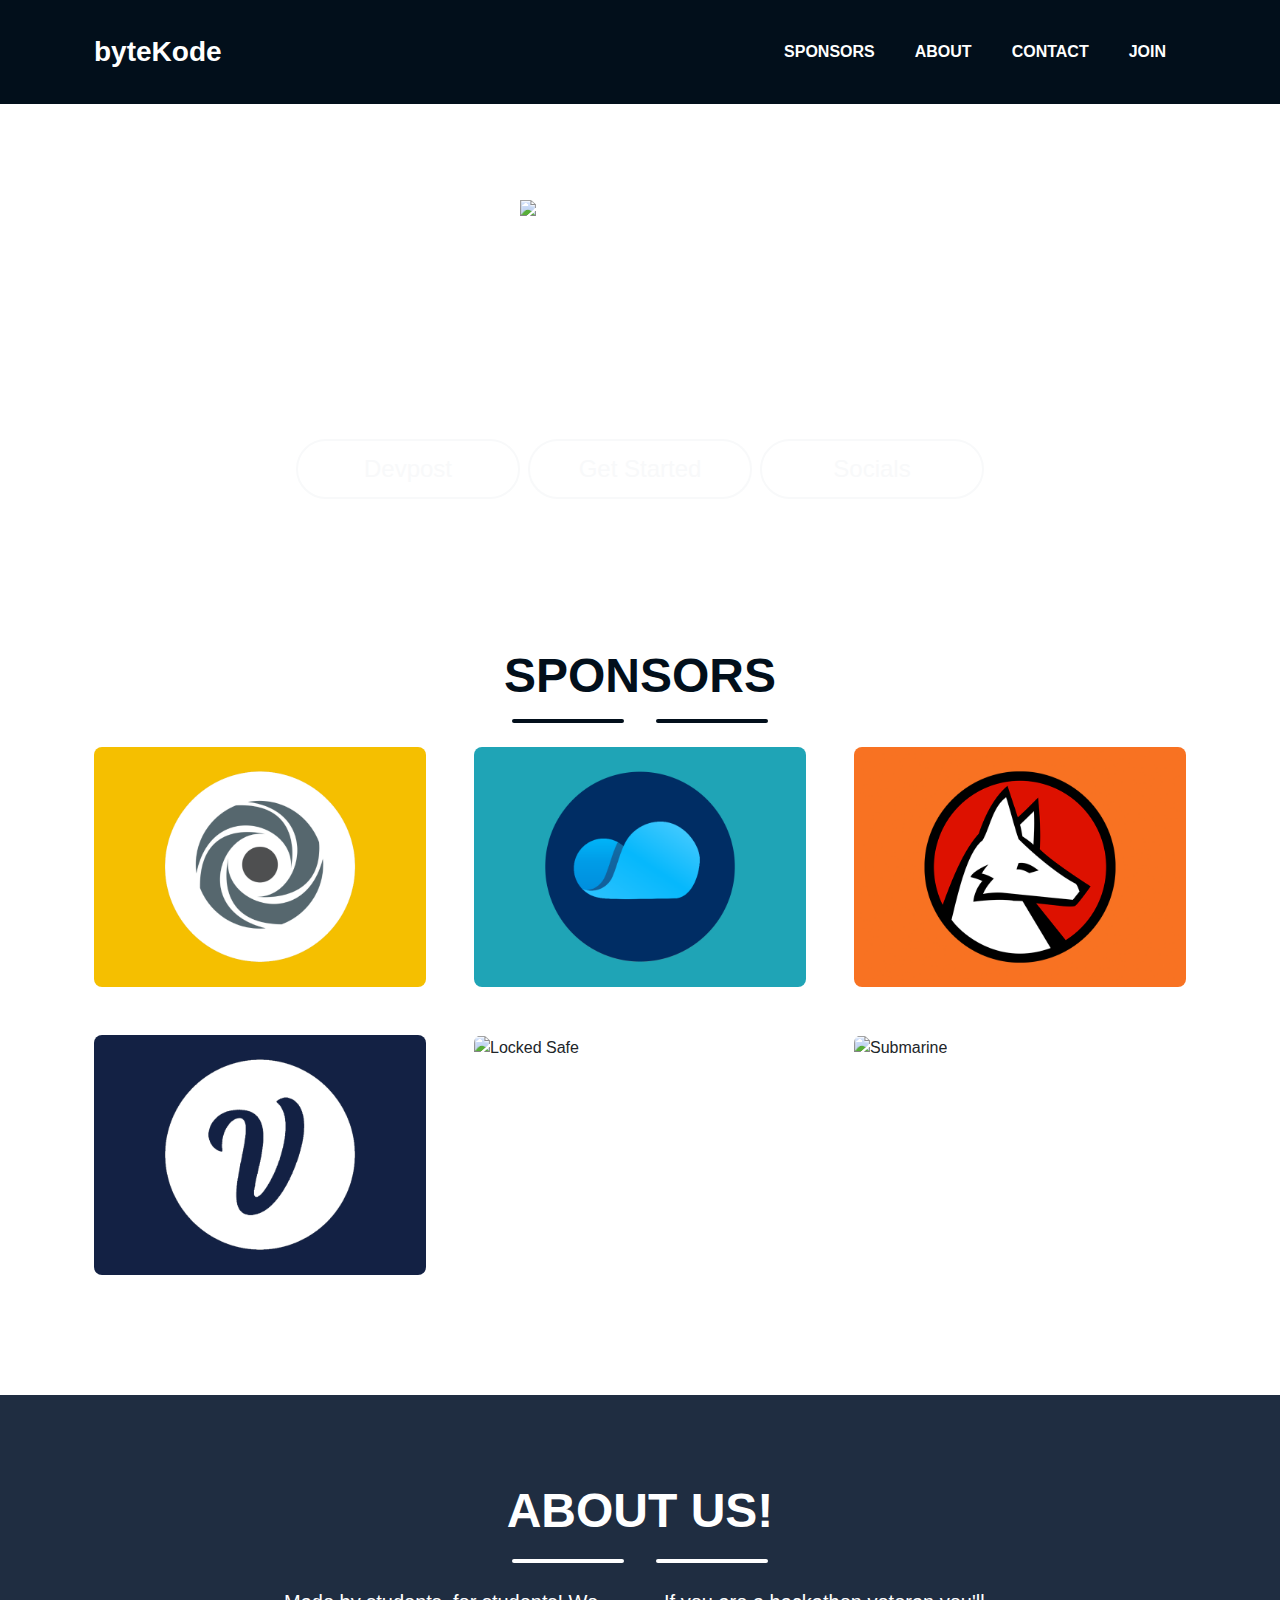
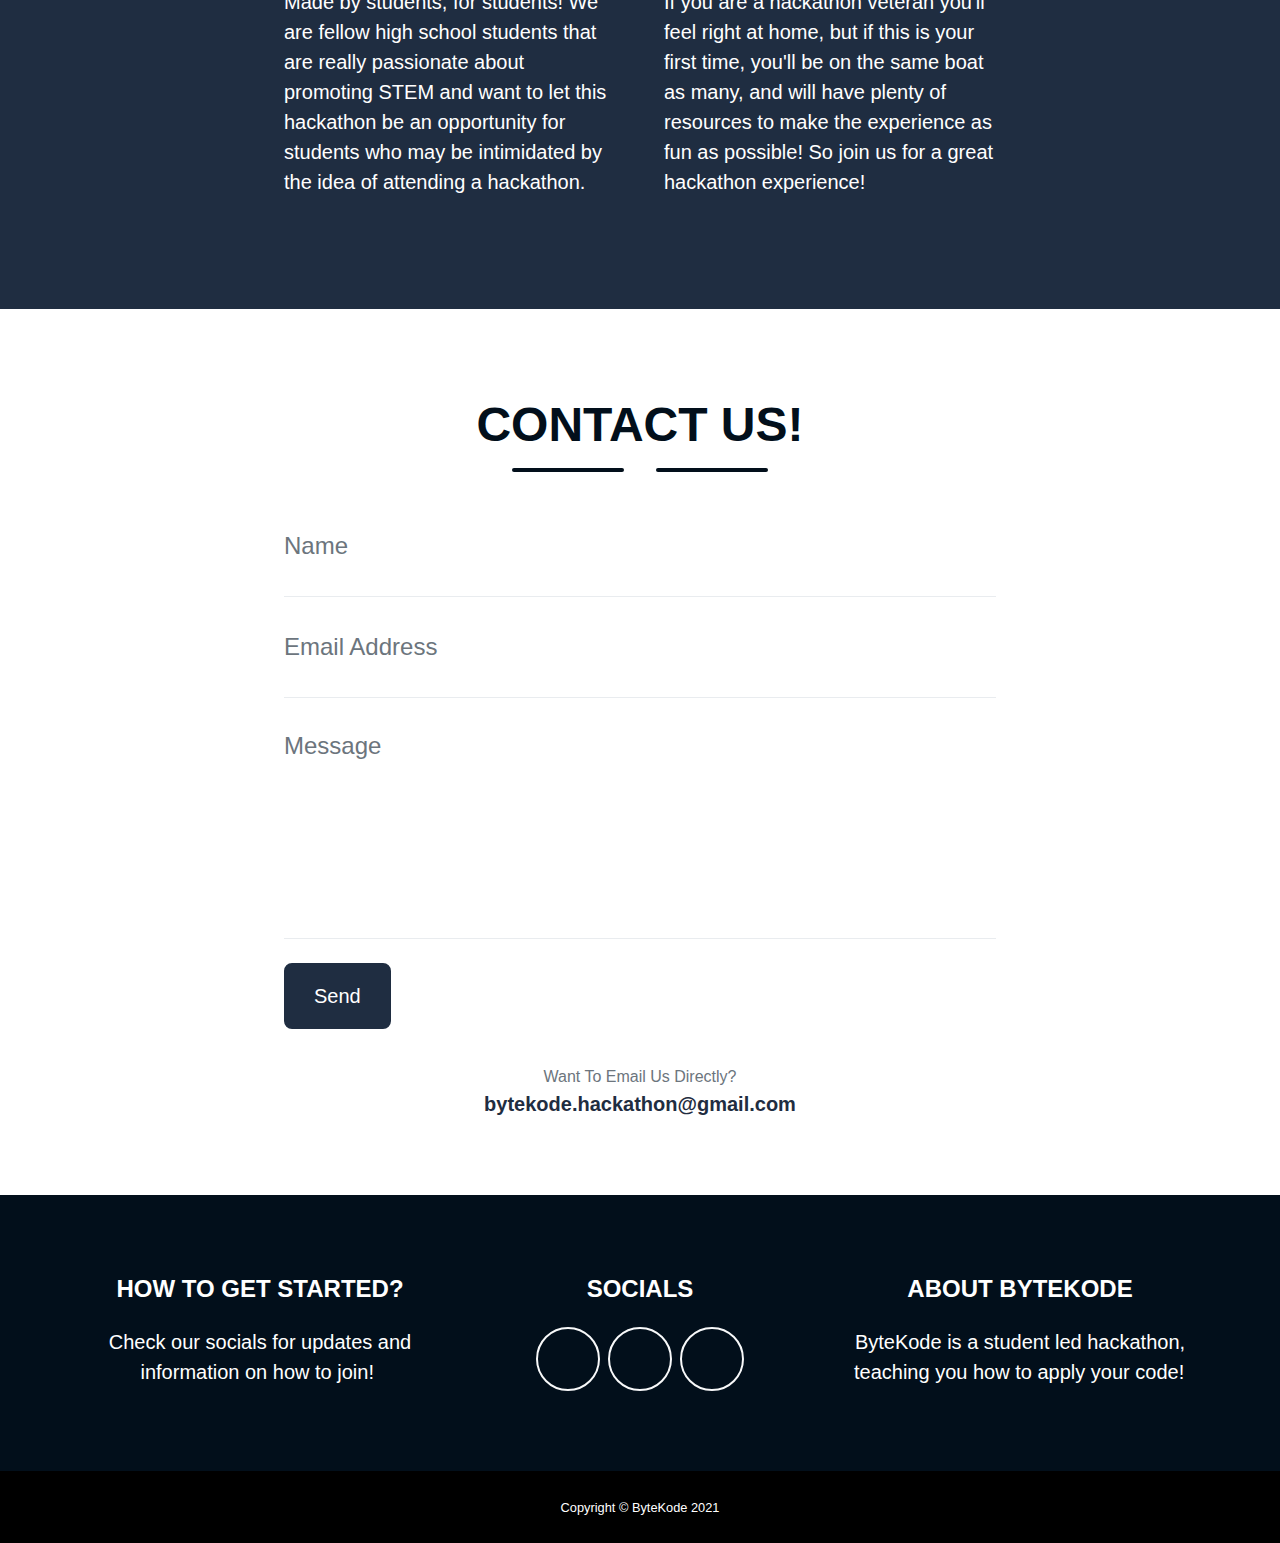
==== index.html @ 28be3d63 "voiceflow" ====
<!DOCTYPE html>
<html lang="en">
    <head>
        <meta charset="utf-8">
        <meta name="viewport" content="width=device-width, initial-scale=1, shrink-to-fit=yes">
        <meta name="description" content="">
        <meta name="author" content="">
        <title>ByteKode - Hackathon!</title>
        <!-- Font Awesome icons (free version)-->
        <script src="https://cdnjs.cloudflare.com/ajax/libs/font-awesome/5.13.0/js/all.min.js" crossorigin="anonymous"></script>
        <!-- Core theme CSS (includes Bootstrap)-->
        <link href="css/styles.css" rel="stylesheet">
        <!-- Fonts CSS-->
        <link rel="stylesheet" href="css/heading.css">
        <link rel="stylesheet" href="css/body.css">
        <link rel="icon" type="image/x-icon" href="assets/img/icon.ico" />
    </head>
    <body id="page-top">
        <nav class="navbar navbar-expand-lg bg-secondary fixed-top" id="mainNav">
            <div class="container"><a class="navbar-brand js-scroll-trigger" href="#page-top">byteKode</a>
                <button class="navbar-toggler navbar-toggler-right font-weight-bold bg-primary text-white rounded" type="button" data-toggle="collapse" data-target="#navbarResponsive" aria-controls="navbarResponsive" aria-expanded="false" aria-label="Toggle navigation">Menu <i class="fas fa-bars"></i></button>
            <div class="collapse navbar-collapse" id="navbarResponsive">
                    <ul class="navbar-nav ml-auto">
                        <li class="nav-item mx-0 mx-lg-1"><a class="nav-link py-3 px-0 px-lg-3 rounded js-scroll-trigger" href="#sponsors">SPONSORS</a>
                        </li>
                        <li class="nav-item mx-0 mx-lg-1"><a class="nav-link py-3 px-0 px-lg-3 rounded js-scroll-trigger" href="#about">ABOUT</a>
                        </li>
                        <li class="nav-item mx-0 mx-lg-1"><a class="nav-link py-3 px-0 px-lg-3 rounded js-scroll-trigger" href="#contact">CONTACT</a>
                        </li>
                        <li class="nav-item mx-0 mx-lg-1"><a class="nav-link py-3 px-0 px-lg-3 rounded js-scroll-trigger" href="getstarted.html">JOIN</a>
                        </li>
                    </ul>
                </div>
            </div>
        </nav>
        <header class="masthead" style="background-image: url('assets/img/final.jpg')">
            <div class="overlay"></div>
            <div class="container d-flex align-items-center flex-column">
                <!-- Masthead Avatar Image--><img class="masthead-avatar mb-5" src="assets/img/icon.ico">
                <!-- Masthead Heading-->
                <h1 class="masthead-heading mb-0" style="color:white;">byteKode</h1>
                <!-- Icon Divider-->
                <div class="divider-custom divider-light">
                    <div class="divider-custom-line"></div>
                    <div class="divider-custom-icon"><i class="fas fa-star"></i></div>
                    <div class="divider-custom-line"></div>
                </div>
                <!-- Masthead Subheading <p class="pre-wrap masthead-subheading font-weight-light mb-0" style="color:white;"><i class="fas fa-fw fa-map-marker-alt"></i>Virtual | </p> <p class="pre-wrap masthead-subheading font-weight-light mb-0" style="color:white;"><i class="far fa-fw fa-calendar-times"></i>July 2nd-4th 2021</p>-->
                <p class="pre-wrap masthead-subheading font-weight-light mb-0" style="color:white;"><i class="fas fa-fw fa-map-marker-alt"></i> Virtual   |    Hackathon    |   <i class="far fa-fw fa-calendar-times"></i> July 2-4</p>
                
                <!-- get started buttons -->
                <div class="mx-1 d-flex align-items-center justify-content-center w-110">
                <a class="btn btn-outline-light btn-getstarted mx-1" href="https://bytekodehackathon.devpost.com"><p class="pre-wrap masthead-subheading font-weight-light mb-0">Devpost</p></a>
                <a class="btn btn-outline-light btn-getstarted mx-1" href="getstarted.html"><p class="pre-wrap masthead-subheading font-weight-light mb-0">Get Started</p></a>
                <a class="btn btn-outline-light btn-getstarted mx-1" href="https://linktr.ee/bytekode"><p class="pre-wrap masthead-subheading font-weight-light mb-0">Socials</p></a>
                </div>
                <!--
                <div class="mb-0">
                    <a class="btn btn-outline-light btn-social mx-1" href="https://discord.gg/rCHRbwynuQ"><i class="fab fa-fw fa-discord"></i></a><a class="btn btn-outline-light btn-social mx-1" href="https://www.instagram.com/bytekode/"><i class="fab fa-fw fa-instagram"></i></a><a class="btn btn-outline-light btn-social mx-1" href="https://linktr.ee/bytekode"><i class="fa fa-link"></i></a><a class="btn btn-outline-light btn-social mx-1" href="https://bytekodehackathon.devpost.com"><i class="fab fa-fw fa-dev"></i></i></a>
                </div>


                
                -->
            </div>
        </header>
        <section class="page-section portfolio" id="sponsors">
            <div class="container">
                <!-- Portfolio Section Heading-->
                <div class="text-center">
                    <h2 class="page-section-heading text-secondary mb-0 d-inline-block">SPONSORS</h2>
                </div>
                <!-- Icon Divider-->
                <div class="divider-custom">
                    <div class="divider-custom-line"></div>
                    <div class="divider-custom-icon"><i class="fas fa-star"></i></div>
                    <div class="divider-custom-line"></div>
                </div>
                <!-- Portfolio Grid Items-->
                <div class="row justify-content-center">
                    <!-- Portfolio Items-->
                    <div class="col-md-6 col-lg-4 mb-5">
                        <div class="portfolio-item mx-auto" data-toggle="modal" data-target="#portfolioModal0">
                            <div class="portfolio-item-caption d-flex align-items-center justify-content-center h-100 w-100">
                                <div class="portfolio-item-caption-content text-center text-white"><i class="fas fa-plus fa-3x"></i></div>
                            </div><img class="img-fluid" src="assets/img/portfolio/replit.png" alt="Replit"/>
                        </div>
                    </div>
                    <div class="col-md-6 col-lg-4 mb-5">
                        <div class="portfolio-item mx-auto" data-toggle="modal" data-target="#portfolioModal1">
                            <div class="portfolio-item-caption d-flex align-items-center justify-content-center h-100 w-100">
                                <div class="portfolio-item-caption-content text-center text-white"><i class="fas fa-plus fa-3x"></i></div>
                            </div><img class="img-fluid" src="assets/img/portfolio/echo.png" alt="To Be Determined"/>
                        </div>
                    </div>
                    <div class="col-md-6 col-lg-4 mb-5">
                        <div class="portfolio-item mx-auto" data-toggle="modal" data-target="#portfolioModal2">
                            <div class="portfolio-item-caption d-flex align-items-center justify-content-center h-100 w-100">
                                <div class="portfolio-item-caption-content text-center text-white"><i class="fas fa-plus fa-3x"></i></div>
                            </div><img class="img-fluid" src="assets/img/portfolio/wolframfinal.png" alt="Circus Tent"/>
                        </div>
                    </div>
                    <div class="col-md-6 col-lg-4 mb-5">
                        <div class="portfolio-item mx-auto" data-toggle="modal" data-target="#portfolioModal3">
                            <div class="portfolio-item-caption d-flex align-items-center justify-content-center h-100 w-100">
                                <div class="portfolio-item-caption-content text-center text-white"><i class="fas fa-plus fa-3x"></i></div>
                            </div><img class="img-fluid" src="assets/img/portfolio/voiceflow.png" alt="Controller"/>
                        </div>
                    </div>
                    <div class="col-md-6 col-lg-4 mb-5">
                        <div class="portfolio-item mx-auto" data-toggle="modal" data-target="#portfolioModal4">
                            <div class="portfolio-item-caption d-flex align-items-center justify-content-center h-100 w-100">
                                <div class="portfolio-item-caption-content text-center text-white"><i class="fas fa-plus fa-3x"></i></div>
                            </div><img class="img-fluid" src="assets/img/portfolio/tbd.png" alt="Locked Safe"/>
                        </div>
                    </div>
                    <div class="col-md-6 col-lg-4 mb-5">
                        <div class="portfolio-item mx-auto" data-toggle="modal" data-target="#portfolioModal5">
                            <div class="portfolio-item-caption d-flex align-items-center justify-content-center h-100 w-100">
                                <div class="portfolio-item-caption-content text-center text-white"><i class="fas fa-plus fa-3x"></i></div>
                            </div><img class="img-fluid" src="assets/img/portfolio/tbd.png" alt="Submarine"/>
                        </div>
                    </div>
                </div>
            </div>
        </section>
        <!-- Portfolio Modal-->
        <div class="portfolio-modal modal fade" id="portfolioModal0" tabindex="-1" role="dialog" aria-labelledby="#portfolioModal0Label" aria-hidden="true">
            <div class="modal-dialog modal-xl" role="document">
                <div class="modal-content">
                    <button class="close" type="button" data-dismiss="modal" aria-label="Close"><span aria-hidden="true"><i class="fas fa-times"></i></span></button>
                    <div class="modal-body text-center">
                        <div class="container">
                            <div class="row justify-content-center">
                                <div class="col-lg-8">
                                    <!-- Portfolio Modal - Title-->
                                    <h2 class="portfolio-modal-title text-secondary mb-0"><a href="https://replit.com" target="_blank">Replit</a></h2>
                                    <!-- Icon Divider-->
                                    <div class="divider-custom">
                                        <div class="divider-custom-line"></div>
                                        <div class="divider-custom-icon"><i class="fas fa-star"></i></div>
                                        <div class="divider-custom-line"></div>
                                    </div>
                                    <!-- Portfolio Modal - Image--><img class="img-fluid rounded mb-5" src="assets/img/portfolio/replit2.png" alt="Replit"/>
                                    <!-- Portfolio Modal - Text-->
                                    <p class="mb-5"><a href="https://www.replit.com" target="_blank">Replit </a>, formerly Repl.it, is a San Francisco-based start-up and a free online IDE. It allows users to write their own programs and code in dozens of different languages. It also hosts features such as collaborative work on projects with multiple editors, module support, and so much more!</p>
                                    <button class="btn btn-primary" href="#" data-dismiss="modal"><i class="fas fa-times fa-fw"></i>Close Window</button>
                                </div>
                            </div>
                        </div>
                    </div>
                </div>
            </div>
        </div>
        <div class="portfolio-modal modal fade" id="portfolioModal1" tabindex="-1" role="dialog" aria-labelledby="#portfolioModal1Label" aria-hidden="true">
            <div class="modal-dialog modal-xl" role="document">
                <div class="modal-content">
                    <button class="close" type="button" data-dismiss="modal" aria-label="Close"><span aria-hidden="true"><i class="fas fa-times"></i></span></button>
                    <div class="modal-body text-center">
                        <div class="container">
                            <div class="row justify-content-center">
                                <div class="col-lg-8">
                                    <!-- Portfolio Modal - Title-->
                                    <h2 class="portfolio-modal-title text-secondary mb-0"><a href="https://www.echoar.xyz" target="_blank">☁️echoAR</a></h2>
                                    <!-- Icon Divider-->
                                    <div class="divider-custom">
                                        <div class="divider-custom-line"></div>
                                        <div class="divider-custom-icon"><i class="fas fa-star"></i></div>
                                        <div class="divider-custom-line"></div>
                                    </div>
                                    <!-- Portfolio Modal - Image--><img class="img-fluid rounded mb-5" src="assets/img/portfolio/echo2.png" alt="To Be Determined"/>
                                    <!-- Portfolio Modal - Text-->
                                    <p class="mb-5"><a href="https://www.echoar.xyz" target="_blank">echoAR</a> is a cloud platform for augmented and virtual reality (AR/VR) that provides tools and server-side infrastructure to help developers & companies quickly build and deploy AR/VR apps.</p>
                                    <button class="btn btn-primary" href="#" data-dismiss="modal"><i class="fas fa-times fa-fw"></i>Close Window</button>
                                </div>
                            </div>
                        </div>
                    </div>
                </div>
            </div>
        </div>
        <div class="portfolio-modal modal fade" id="portfolioModal2" tabindex="-1" role="dialog" aria-labelledby="#portfolioModal2Label" aria-hidden="true">
            <div class="modal-dialog modal-xl" role="document">
                <div class="modal-content">
                    <button class="close" type="button" data-dismiss="modal" aria-label="Close"><span aria-hidden="true"><i class="fas fa-times"></i></span></button>
                    <div class="modal-body text-center">
                        <div class="container">
                            <div class="row justify-content-center">
                                <div class="col-lg-8">
                                    <!-- Portfolio Modal - Title-->
                                    <h2 class="portfolio-modal-title text-secondary mb-0"><a href="https://www.wolfram.com/language/" target="_blank">Wolfram Language</a></h2>
                                    <!-- Icon Divider-->
                                    <div class="divider-custom">
                                        <div class="divider-custom-line"></div>
                                        <div class="divider-custom-icon"><i class="fas fa-star"></i></div>
                                        <div class="divider-custom-line"></div>
                                    </div>
                                    <!-- Portfolio Modal - Image--><img class="img-fluid rounded mb-5" src="assets/img/portfolio/wolframfinal.png" alt="Circus Tent"/>
                                    <!-- Portfolio Modal - Text-->
                                    <p class="mb-5"><a href="https://www.wolfram.com/language/" target="_blank">The Wolfram Language</a> builds on clear principles to create what is emerging as the world's most productive programming language, and only full-scale computational language, as well as the first true computational communication language for humans and AIs.</p>
                                    <button class="btn btn-primary" href="#" data-dismiss="modal"><i class="fas fa-times fa-fw"></i>Close Window</button>
                                </div>
                            </div>
                        </div>
                    </div>
                </div>
            </div>
        </div>
        <div class="portfolio-modal modal fade" id="portfolioModal3" tabindex="-1" role="dialog" aria-labelledby="#portfolioModal3Label" aria-hidden="true">
            <div class="modal-dialog modal-xl" role="document">
                <div class="modal-content">
                    <button class="close" type="button" data-dismiss="modal" aria-label="Close"><span aria-hidden="true"><i class="fas fa-times"></i></span></button>
                    <div class="modal-body text-center">
                        <div class="container">
                            <div class="row justify-content-center">
                                <div class="col-lg-8">
                                    <!-- Portfolio Modal - Title-->
                                    <h2 class="portfolio-modal-title text-secondary mb-0"><a href="https://www.voiceflow.com" target="_blank">Voiceflow</a></h2>
                                    <!-- Icon Divider-->
                                    <div class="divider-custom">
                                        <div class="divider-custom-line"></div>
                                        <div class="divider-custom-icon"><i class="fas fa-star"></i></div>
                                        <div class="divider-custom-line"></div>
                                    </div>
                                    <!-- Portfolio Modal - Image--><img class="img-fluid rounded mb-5" src="assets/img/portfolio/voiceflow2.png" alt="Controller"/>
                                    <!-- Portfolio Modal - Text-->
                                    <p class="mb-5"><a href="https://www.voiceflow.com" target="_blank">Voiceflow</a> is the leading tool to design, prototype, and launch voice and conversation experiences. Design contextual conversations, leverage reusable components, robust context models, interaction model exports, and more all within their fast & visual drag-n-drop canvas.</p>
                                    <button class="btn btn-primary" href="#" data-dismiss="modal"><i class="fas fa-times fa-fw"></i>Close Window</button>
                                </div>
                            </div>
                        </div>
                    </div>
                </div>
            </div>
        </div>
        <div class="portfolio-modal modal fade" id="portfolioModal4" tabindex="-1" role="dialog" aria-labelledby="#portfolioModal4Label" aria-hidden="true">
            <div class="modal-dialog modal-xl" role="document">
                <div class="modal-content">
                    <button class="close" type="button" data-dismiss="modal" aria-label="Close"><span aria-hidden="true"><i class="fas fa-times"></i></span></button>
                    <div class="modal-body text-center">
                        <div class="container">
                            <div class="row justify-content-center">
                                <div class="col-lg-8">
                                    <!-- Portfolio Modal - Title-->
                                    <h2 class="portfolio-modal-title text-secondary mb-0">TBD</h2>
                                    <!-- Icon Divider-->
                                    <div class="divider-custom">
                                        <div class="divider-custom-line"></div>
                                        <div class="divider-custom-icon"><i class="fas fa-star"></i></div>
                                        <div class="divider-custom-line"></div>
                                    </div>
                                    <!-- Portfolio Modal - Image--><img class="img-fluid rounded mb-5" src="assets/img/portfolio/tbd.png" alt="Locked Safe"/>
                                    <!-- Portfolio Modal - Text-->
                                    <p class="mb-5">Empty for now...</p>
                                    <button class="btn btn-primary" href="#" data-dismiss="modal"><i class="fas fa-times fa-fw"></i>Close Window</button>
                                </div>
                            </div>
                        </div>
                    </div>
                </div>
            </div>
        </div>
        <div class="portfolio-modal modal fade" id="portfolioModal5" tabindex="-1" role="dialog" aria-labelledby="#portfolioModal5Label" aria-hidden="true">
            <div class="modal-dialog modal-xl" role="document">
                <div class="modal-content">
                    <button class="close" type="button" data-dismiss="modal" aria-label="Close"><span aria-hidden="true"><i class="fas fa-times"></i></span></button>
                    <div class="modal-body text-center">
                        <div class="container">
                            <div class="row justify-content-center">
                                <div class="col-lg-8">
                                    <!-- Portfolio Modal - Title-->
                                    <h2 class="portfolio-modal-title text-secondary mb-0">TBD</h2>
                                    <!-- Icon Divider-->
                                    <div class="divider-custom">
                                        <div class="divider-custom-line"></div>
                                        <div class="divider-custom-icon"><i class="fas fa-star"></i></div>
                                        <div class="divider-custom-line"></div>
                                    </div>
                                    <!-- Portfolio Modal - Image--><img class="img-fluid rounded mb-5" src="assets/img/portfolio/tbd.png" alt="Submarine"/>
                                    <!-- Portfolio Modal - Text-->
                                    <p class="mb-5">Empty for now...</p>
                                    <button class="btn btn-primary" href="#" data-dismiss="modal"><i class="fas fa-times fa-fw"></i>Close Window</button>
                                </div>
                            </div>
                        </div>
                    </div>
                </div>
            </div>
        </div>
        <section class="page-section bg-primary text-white mb-0" id="about">
            <div class="container">
                <!-- About Section Heading-->
                <div class="text-center">
                    <h2 class="page-section-heading d-inline-block text-white">ABOUT US!</h2>
                </div>
                <!-- Icon Divider-->
                <div class="divider-custom divider-light">
                    <div class="divider-custom-line"></div>
                    <div class="divider-custom-icon"><i class="fas fa-star"></i></div>
                    <div class="divider-custom-line"></div>
                </div>
                <!-- About Section Content-->
                <div class="row">
                    <div class="col-lg-4 ml-auto">
                        <p class="pre-wrap lead">Made by students, for students! We are fellow high school students that are really passionate about promoting STEM and want to let this hackathon be an opportunity for students who may be intimidated by the idea of attending a hackathon. </p>
                    </div>
                    <div class="col-lg-4 mr-auto">
                        <p class="pre-wrap lead">If you are a hackathon veteran you'll feel right at home, but if this is your first time, you'll be on the same boat as many, and will have plenty of resources to make the experience as fun as possible! So join us for a great hackathon experience!</p>
                    </div>
                </div>
            </div>
        </section>
        <!-- Contact Section-->
        <section class="page-section" id="contact">
            <div class="container">
                <!-- Contact Section Heading-->
                <div class="text-center">
                    <h2 class="page-section-heading text-secondary d-inline-block mb-0">CONTACT US!</h2>
                </div>
                <!-- Icon Divider-->
                <div class="divider-custom">
                    <div class="divider-custom-line"></div>
                    <div class="divider-custom-icon"><i class="fas fa-star"></i></div>
                    <div class="divider-custom-line"></div>
                </div>
                <!-- Contact Section Form-->
                <div class="row">
                    <div class="col-lg-8 mx-auto">
                        <!-- To configure the contact form email address, go to mail/contact_me.php and update the email address in the PHP file on line 19.-->
                        <form action="https://formspree.io/f/mwkaprqk" method="POST">
                            <div class="control-group">
                                <div class="form-group floating-label-form-group controls mb-0 pb-2">
                                    <label>Name</label>
                                    <input class="form-control" name="name" type="text" placeholder="Name" required="required" data-validation-required-message="Please enter your name." />
                                    <p class="help-block text-danger"></p>
                                </div>
                            </div>
                            <div class="control-group">
                                <div class="form-group floating-label-form-group controls mb-0 pb-2">
                                    <label>Email Address</label>
                                    <input class="form-control" name="email" type="email" placeholder="Email Address" required="required" data-validation-required-message="Please enter your email address." />
                                    <p class="help-block text-danger"></p>
                                </div>
                            </div>
                            <div class="control-group">
                                <div class="form-group floating-label-form-group controls mb-0 pb-2">
                                    <label>Message</label>
                                    <textarea class="form-control" name="message" rows="5" placeholder="Message" required="required" data-validation-required-message="Please enter a message."></textarea>
                                    <p class="help-block text-danger"></p>
                                </div>
                            </div>
                            <br />
                            <div id="success"></div>
                            <div class="form-group"><button class="btn btn-primary btn-xl" id="sendMessageButton" type="submit">Send</button></div>
                        </form>
                        <div class="row justify-content-center">
                            <div class="col-lg-4">
                                <div class="d-flex flex-column align-items-center">
                                    <div class="text-muted">Want To Email Us Directly?</div><a class="lead font-weight-bold" href="mailto:bytekode.hackathon@gmail.com">bytekode.hackathon@gmail.com</a>
                                </div>
                            </div>
                        </div>
                    </div>
                </div>
            </div>
        </section>
        <footer class="footer text-center">
            <div class="container">
                <div class="row">
                    <!-- Footer Location-->
                    <div class="col-lg-4 mb-5 mb-lg-0">
                        <h4 class="mb-4">HOW TO GET STARTED?</h4>
                        <p class="pre-wrap lead mb-0">Check our socials for updates and information on how to join! </p>
                    </div>
                    <!-- Footer Social Icons-->
                    <div class="col-lg-4 mb-5 mb-lg-0">
                        <h4 class="mb-4">SOCIALS</h4><a class="btn btn-outline-light btn-social-footer mx-1" href="https://discord.gg/rCHRbwynuQ"><i class="fab fa-fw fa-discord"></i></a><a class="btn btn-outline-light btn-social-footer mx-1" href="https://www.instagram.com/bytekode/"><i class="fab fa-fw fa-instagram"></i></a><a class="btn btn-outline-light btn-social-footer mx-1" href="https://linktr.ee/bytekode"><i class="fa fa-link"></i></a>
                    </div>
                    <!-- Footer About Text-->
                    <div class="col-lg-4">
                        <h4 class="mb-4">ABOUT BYTEKODE</h4>
                        <p class="pre-wrap lead mb-0">ByteKode is a student led hackathon, teaching you how to apply your code! </p>
                    </div>
                </div>
            </div>
        </footer>
        <!-- Copyright Section-->
        <section class="copyright py-4 text-center text-white">
            <div class="container"><small class="pre-wrap">Copyright © ByteKode 2021</small></div>
        </section>
        <!-- Scroll to Top Button (Only visible on small and extra-small screen sizes)-->
        <div class="scroll-to-top d-lg-none position-fixed"><a class="js-scroll-trigger d-block text-center text-white rounded" href="#page-top"><i class="fa fa-chevron-up"></i></a></div>
        <!-- Bootstrap core JS-->
        <script src="https://cdnjs.cloudflare.com/ajax/libs/jquery/3.4.1/jquery.min.js"></script>
        <script src="https://stackpath.bootstrapcdn.com/bootstrap/4.4.1/js/bootstrap.bundle.min.js"></script>
        <!-- Third party plugin JS-->
        <script src="https://cdnjs.cloudflare.com/ajax/libs/jquery-easing/1.4.1/jquery.easing.min.js"></script>
        <!-- Contact form JS-->
        <script src="assets/mail/jqBootstrapValidation.js"></script>
        <script src="assets/mail/contact_me.js"></script>
        <!-- Core theme JS-->
        <script src="js/scripts.js"></script>
    </body>
</html>
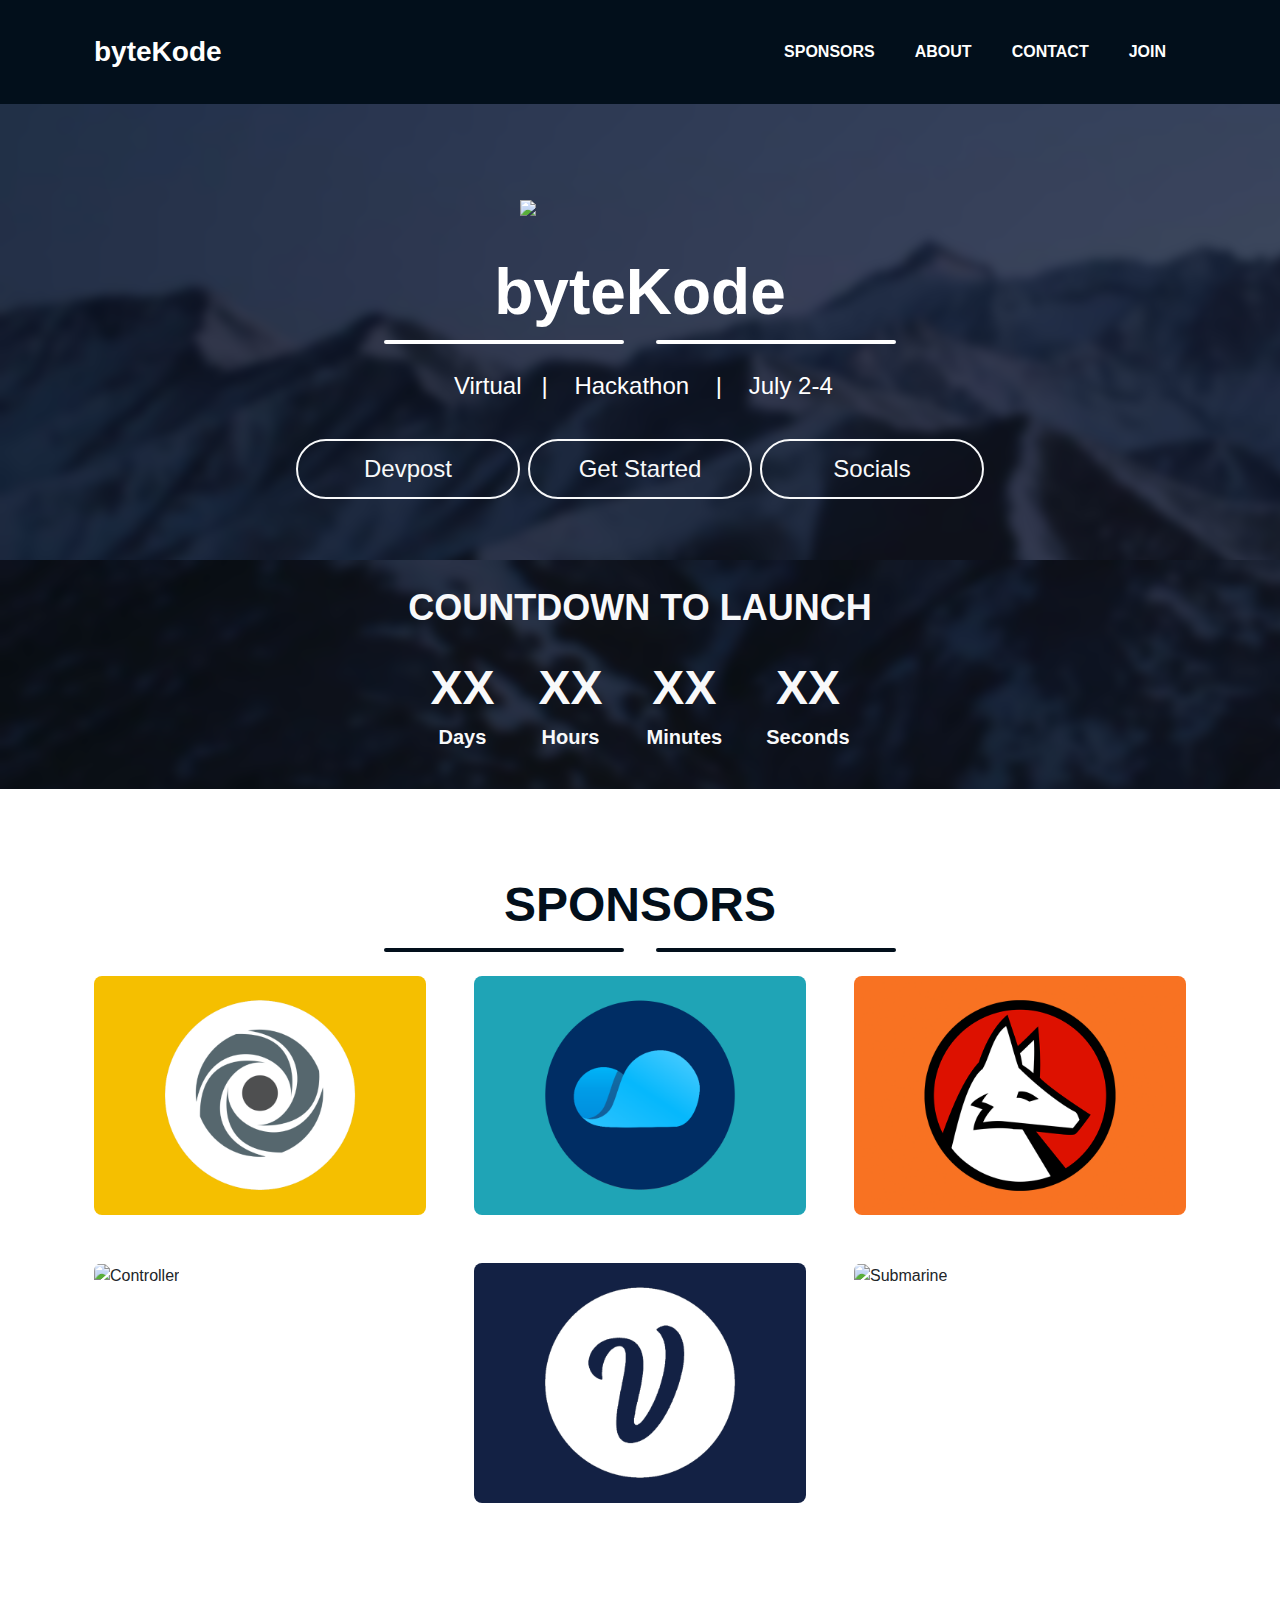
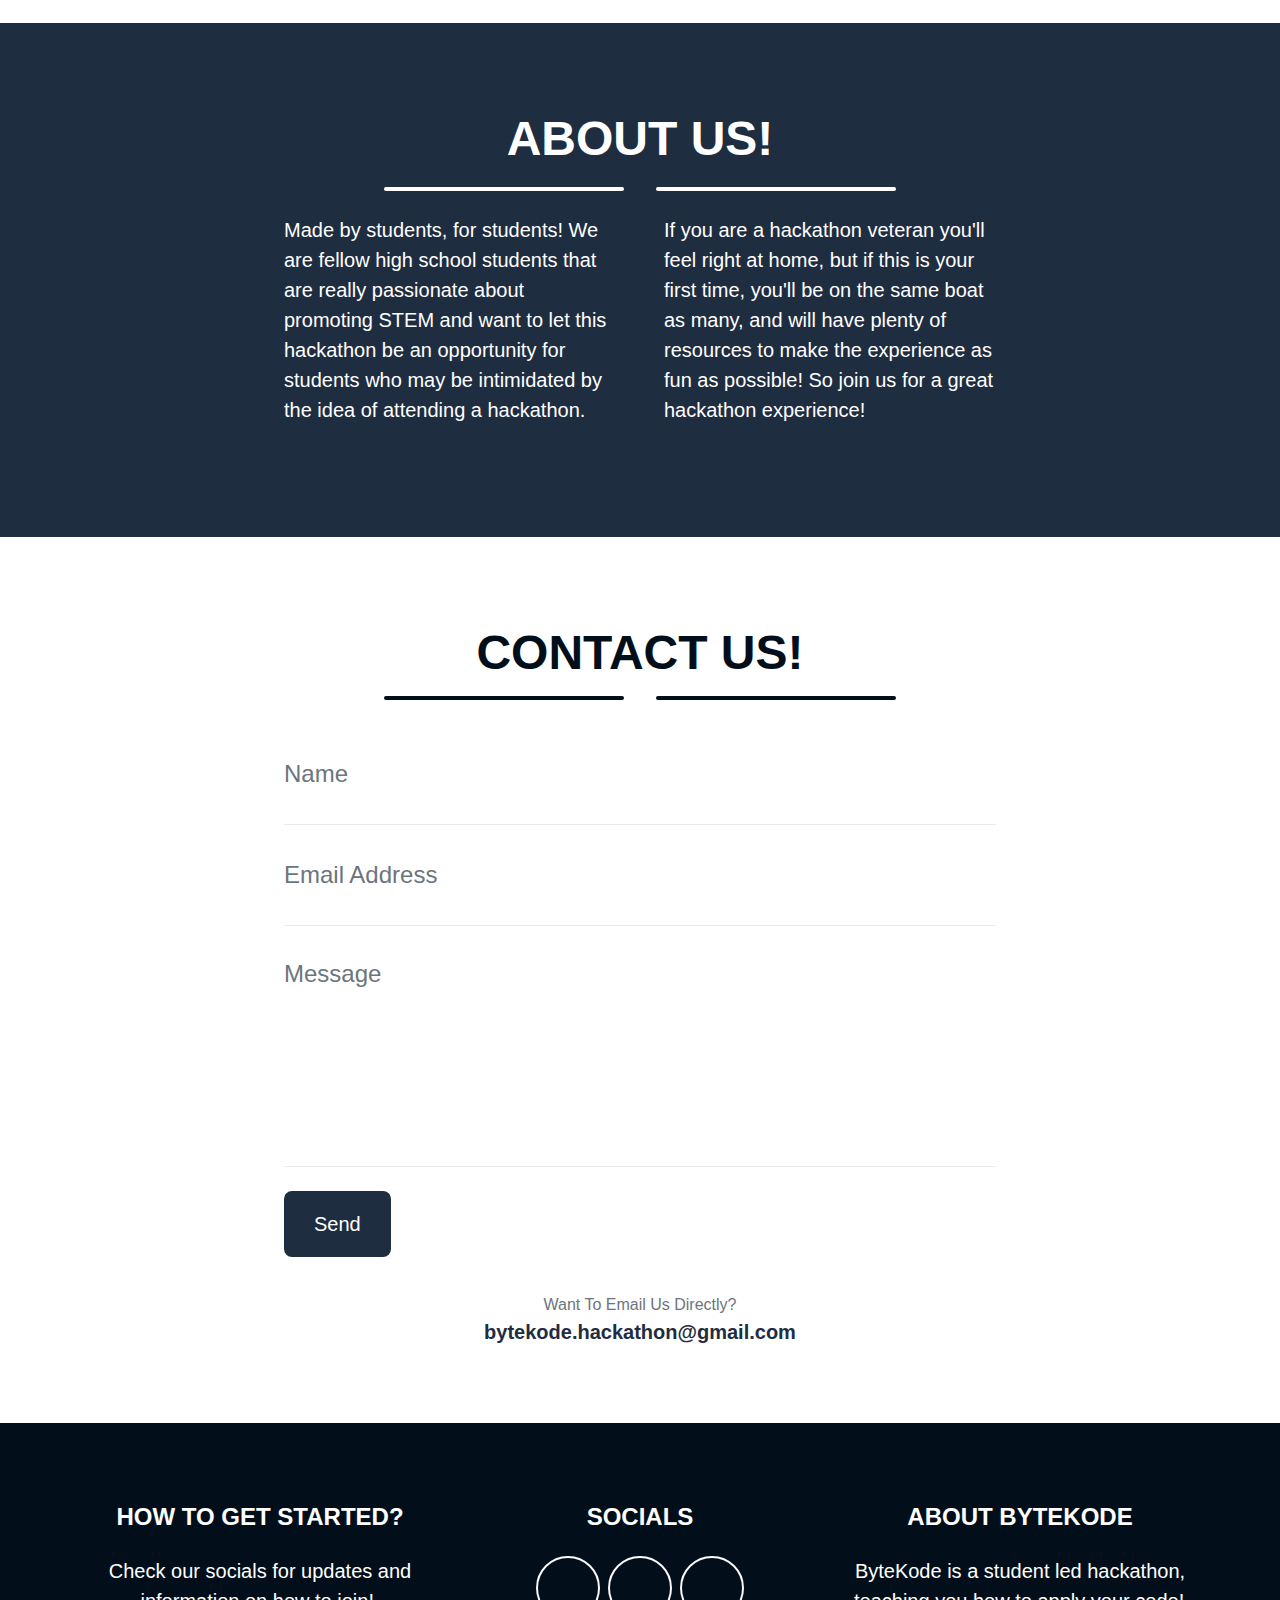
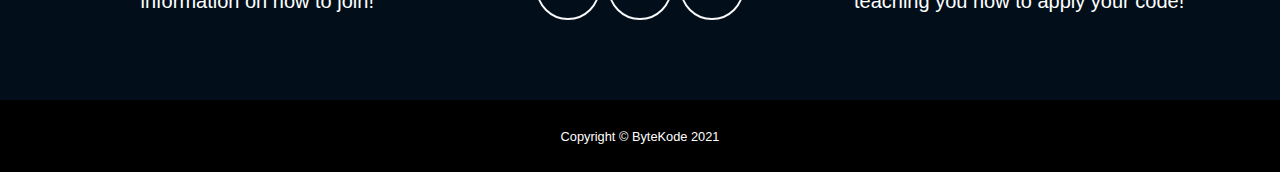
==== commit e30353ad: "timer" ====
--- a/index.html
+++ b/index.html
@@ -33,7 +33,7 @@
                 </div>
             </div>
         </nav>
-        <header class="masthead" style="background-image: url('assets/img/final.jpg')">
+        <header class="masthead" style="background-image: url('assets/img/test.png')">
             <div class="overlay"></div>
             <div class="container d-flex align-items-center flex-column">
                 <!-- Masthead Avatar Image--><img class="masthead-avatar mb-5" src="assets/img/icon.ico">
@@ -58,12 +58,34 @@
                 <div class="mb-0">
                     <a class="btn btn-outline-light btn-social mx-1" href="https://discord.gg/rCHRbwynuQ"><i class="fab fa-fw fa-discord"></i></a><a class="btn btn-outline-light btn-social mx-1" href="https://www.instagram.com/bytekode/"><i class="fab fa-fw fa-instagram"></i></a><a class="btn btn-outline-light btn-social mx-1" href="https://linktr.ee/bytekode"><i class="fa fa-link"></i></a><a class="btn btn-outline-light btn-social mx-1" href="https://bytekodehackathon.devpost.com"><i class="fab fa-fw fa-dev"></i></i></a>
                 </div>
-
-
-                
                 -->
             </div>
         </header>
+        <section class="page-section2 text-white bg-primary" style="background-image: url('assets/img/bg2.png')">
+            <div class="container-calendar">
+                <div class="text-center">
+                    <h2 class="page-section-heading text-light mb-0 d-inline-block">COUNTDOWN TO LAUNCH<br></br></h2>
+                    <div class="countdown">
+                        <div class="container-day">
+                            <h1 class="day text-light">XX</h1>
+                            <h5 class="text-light">Days</h5>
+                        </div>
+                        <div class="container-hour">
+                            <h1 class="hour text-light">XX</h1>
+                            <h5 class="text-light">Hours</h5>
+                        </div>
+                        <div class="container-minute">
+                            <h1 class="minute text-light">XX</h1>
+                            <h5 class="text-light">Minutes</h5>
+                        </div>
+                        <div class="container-second">
+                            <h1 class="second text-light">XX</h1>
+                            <h5 class="text-light">Seconds</h5>
+                        </div>
+                    </div>
+                </div>
+            </div>
+        </section>
         <section class="page-section portfolio" id="sponsors">
             <div class="container">
                 <!-- Portfolio Section Heading-->
@@ -104,14 +126,14 @@
                         <div class="portfolio-item mx-auto" data-toggle="modal" data-target="#portfolioModal3">
                             <div class="portfolio-item-caption d-flex align-items-center justify-content-center h-100 w-100">
                                 <div class="portfolio-item-caption-content text-center text-white"><i class="fas fa-plus fa-3x"></i></div>
-                            </div><img class="img-fluid" src="assets/img/portfolio/voiceflow.png" alt="Controller"/>
+                            </div><img class="img-fluid" src="assets/img/portfolio/1password.png" alt="Controller"/>
                         </div>
                     </div>
                     <div class="col-md-6 col-lg-4 mb-5">
                         <div class="portfolio-item mx-auto" data-toggle="modal" data-target="#portfolioModal4">
                             <div class="portfolio-item-caption d-flex align-items-center justify-content-center h-100 w-100">
                                 <div class="portfolio-item-caption-content text-center text-white"><i class="fas fa-plus fa-3x"></i></div>
-                            </div><img class="img-fluid" src="assets/img/portfolio/tbd.png" alt="Locked Safe"/>
+                            </div><img class="img-fluid" src="assets/img/portfolio/voiceflow.png" alt="Locked Safe"/>
                         </div>
                     </div>
                     <div class="col-md-6 col-lg-4 mb-5">
@@ -215,43 +237,43 @@
                             <div class="row justify-content-center">
                                 <div class="col-lg-8">
                                     <!-- Portfolio Modal - Title-->
-                                    <h2 class="portfolio-modal-title text-secondary mb-0"><a href="https://www.voiceflow.com" target="_blank">Voiceflow</a></h2>
-                                    <!-- Icon Divider-->
-                                    <div class="divider-custom">
-                                        <div class="divider-custom-line"></div>
-                                        <div class="divider-custom-icon"><i class="fas fa-star"></i></div>
-                                        <div class="divider-custom-line"></div>
-                                    </div>
-                                    <!-- Portfolio Modal - Image--><img class="img-fluid rounded mb-5" src="assets/img/portfolio/voiceflow2.png" alt="Controller"/>
+                                    <h2 class="portfolio-modal-title text-secondary mb-0"><a href="https://1password.com" target="_blank">1Password</a></h2>
+                                    <!-- Icon Divider-->
+                                    <div class="divider-custom">
+                                        <div class="divider-custom-line"></div>
+                                        <div class="divider-custom-icon"><i class="fas fa-star"></i></div>
+                                        <div class="divider-custom-line"></div>
+                                    </div>
+                                    <!-- Portfolio Modal - Image--><img class="img-fluid rounded mb-5" src="assets/img/portfolio/1password2.png" alt="Controller"/>
+                                    <!-- Portfolio Modal - Text-->
+                                    <p class="mb-5"><a href="https://1password.com" target="_blank">1Password</a> is a password manager that allows users to store various passwords, software licenses, and other sensitive information in a virtual vault that is locked with a PBKDF2-guarded master password. Simply, 1Password is the easiest way to store and use strong passwords</p>
+                                    <button class="btn btn-primary" href="#" data-dismiss="modal"><i class="fas fa-times fa-fw"></i>Close Window</button>
+                                </div>
+                            </div>
+                        </div>
+                    </div>
+                </div>
+            </div>
+        </div>
+        <div class="portfolio-modal modal fade" id="portfolioModal4" tabindex="-1" role="dialog" aria-labelledby="#portfolioModal4Label" aria-hidden="true">
+            <div class="modal-dialog modal-xl" role="document">
+                <div class="modal-content">
+                    <button class="close" type="button" data-dismiss="modal" aria-label="Close"><span aria-hidden="true"><i class="fas fa-times"></i></span></button>
+                    <div class="modal-body text-center">
+                        <div class="container">
+                            <div class="row justify-content-center">
+                                <div class="col-lg-8">
+                                    <!-- Portfolio Modal - Title-->
+                                    <h2 class="portfolio-modal-title text-secondary mb-0"><a href="https://voiceflow.com" target="_blank">Voiceflow</a></h2>
+                                    <!-- Icon Divider-->
+                                    <div class="divider-custom">
+                                        <div class="divider-custom-line"></div>
+                                        <div class="divider-custom-icon"><i class="fas fa-star"></i></div>
+                                        <div class="divider-custom-line"></div>
+                                    </div>
+                                    <!-- Portfolio Modal - Image--><img class="img-fluid rounded mb-5" src="assets/img/portfolio/voiceflow2.png" alt="Locked Safe"/>
                                     <!-- Portfolio Modal - Text-->
                                     <p class="mb-5"><a href="https://www.voiceflow.com" target="_blank">Voiceflow</a> is the leading tool to design, prototype, and launch voice and conversation experiences. Design contextual conversations, leverage reusable components, robust context models, interaction model exports, and more all within their fast & visual drag-n-drop canvas.</p>
-                                    <button class="btn btn-primary" href="#" data-dismiss="modal"><i class="fas fa-times fa-fw"></i>Close Window</button>
-                                </div>
-                            </div>
-                        </div>
-                    </div>
-                </div>
-            </div>
-        </div>
-        <div class="portfolio-modal modal fade" id="portfolioModal4" tabindex="-1" role="dialog" aria-labelledby="#portfolioModal4Label" aria-hidden="true">
-            <div class="modal-dialog modal-xl" role="document">
-                <div class="modal-content">
-                    <button class="close" type="button" data-dismiss="modal" aria-label="Close"><span aria-hidden="true"><i class="fas fa-times"></i></span></button>
-                    <div class="modal-body text-center">
-                        <div class="container">
-                            <div class="row justify-content-center">
-                                <div class="col-lg-8">
-                                    <!-- Portfolio Modal - Title-->
-                                    <h2 class="portfolio-modal-title text-secondary mb-0">TBD</h2>
-                                    <!-- Icon Divider-->
-                                    <div class="divider-custom">
-                                        <div class="divider-custom-line"></div>
-                                        <div class="divider-custom-icon"><i class="fas fa-star"></i></div>
-                                        <div class="divider-custom-line"></div>
-                                    </div>
-                                    <!-- Portfolio Modal - Image--><img class="img-fluid rounded mb-5" src="assets/img/portfolio/tbd.png" alt="Locked Safe"/>
-                                    <!-- Portfolio Modal - Text-->
-                                    <p class="mb-5">Empty for now...</p>
                                     <button class="btn btn-primary" href="#" data-dismiss="modal"><i class="fas fa-times fa-fw"></i>Close Window</button>
                                 </div>
                             </div>
@@ -400,5 +422,6 @@
         <script src="assets/mail/contact_me.js"></script>
         <!-- Core theme JS-->
         <script src="js/scripts.js"></script>
+        <script src="js/apps.js"></script>
     </body>
 </html>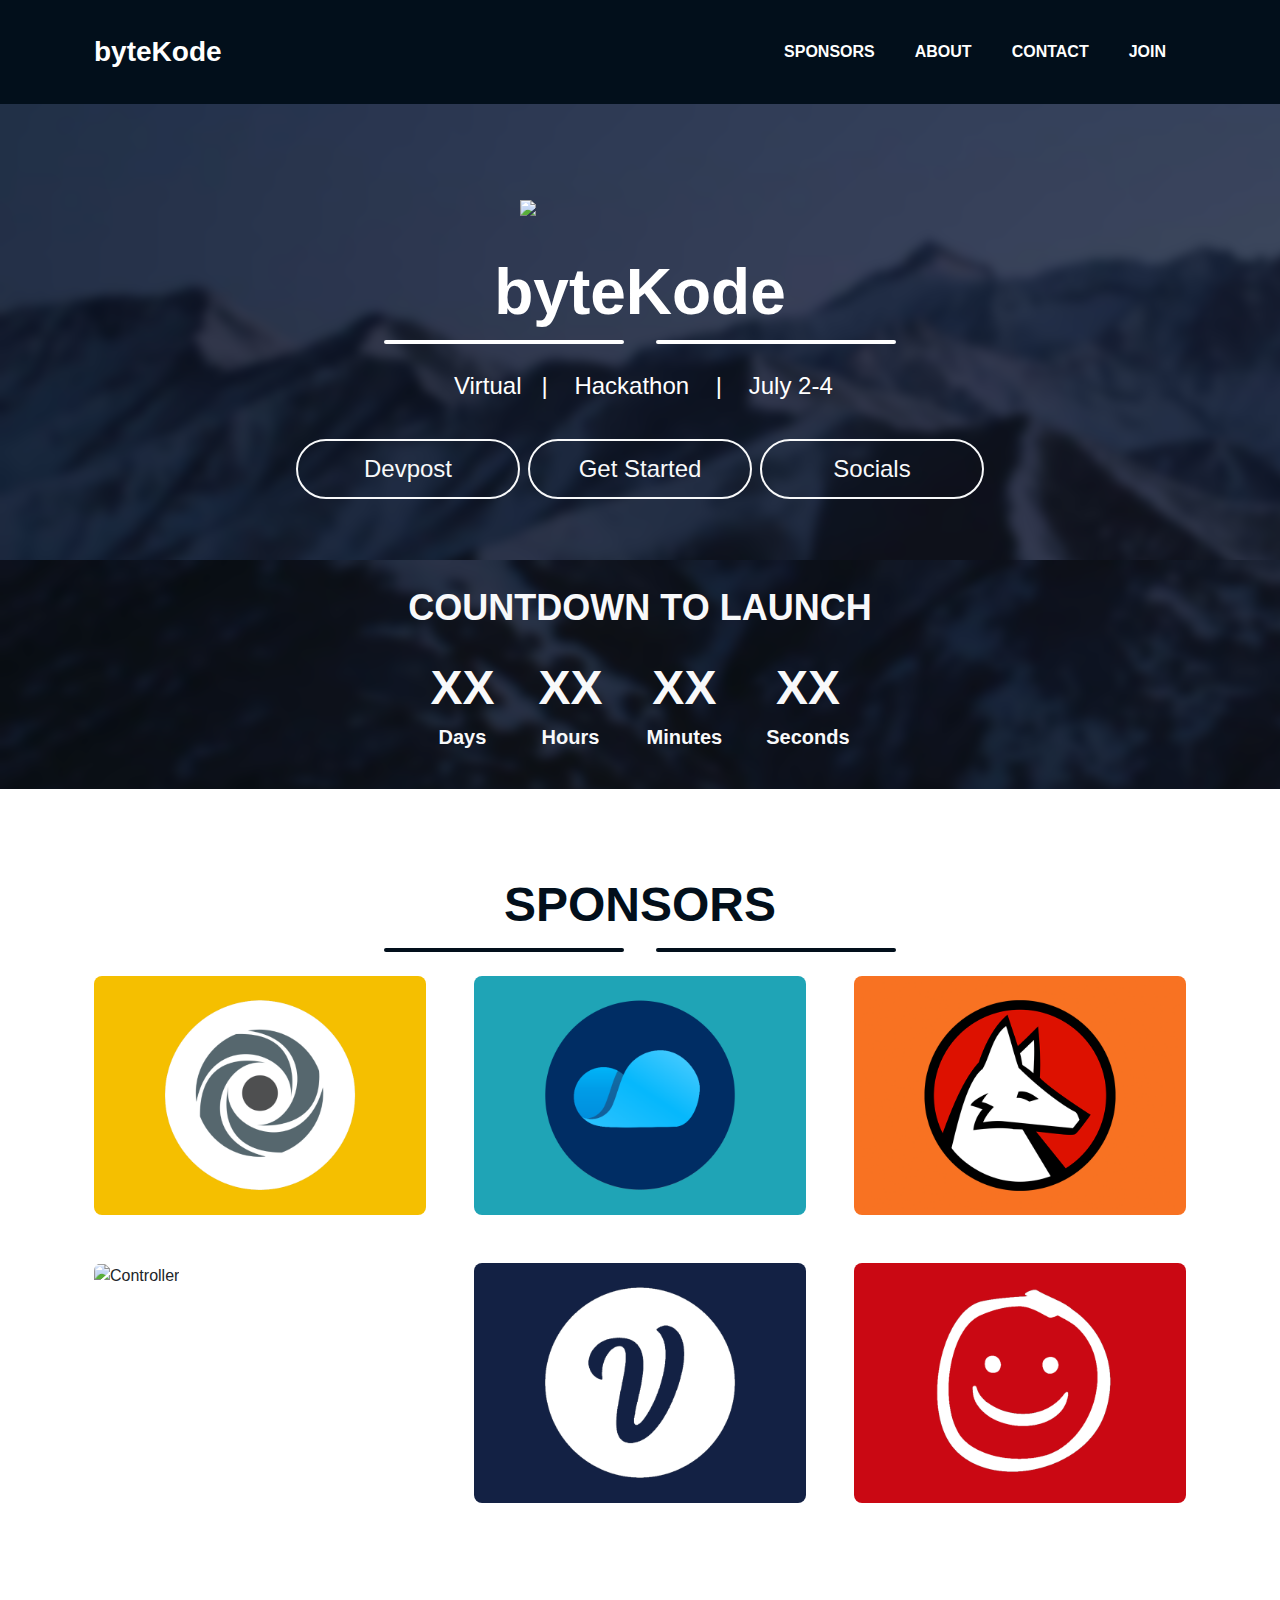
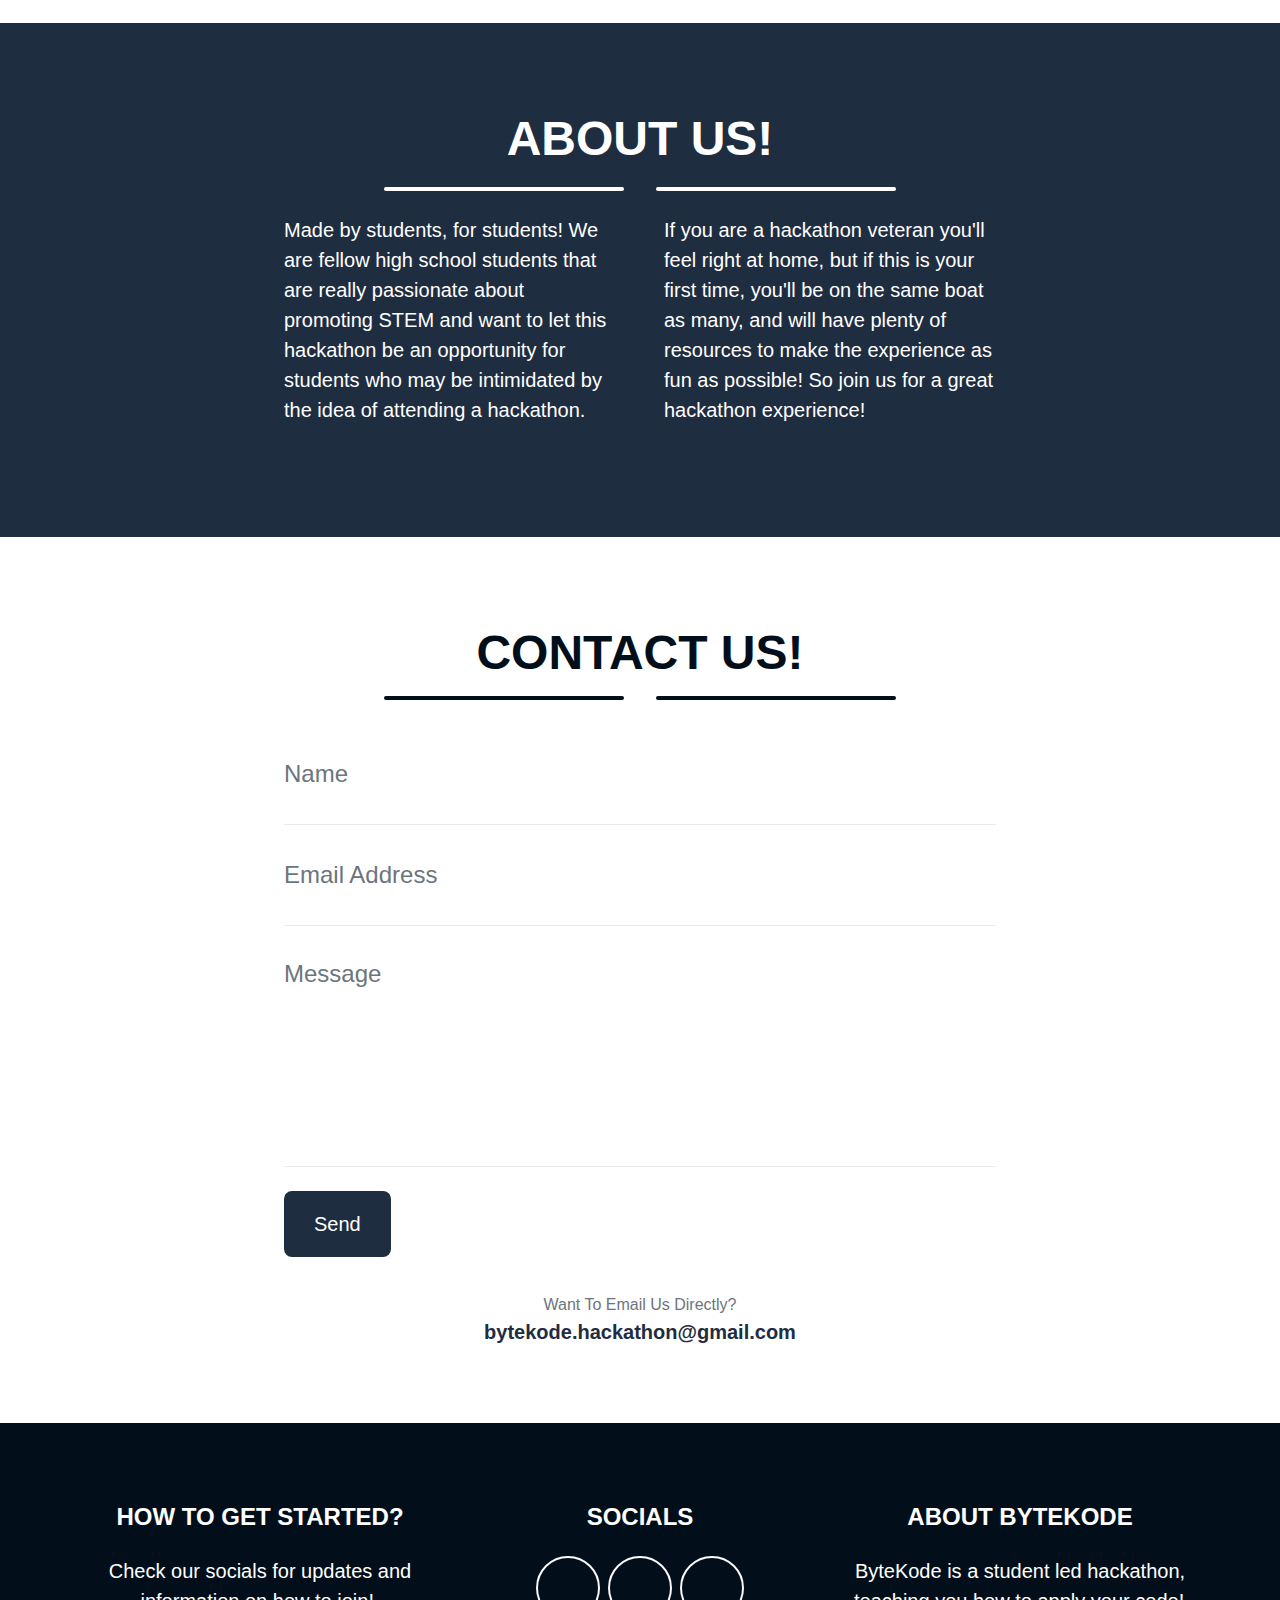
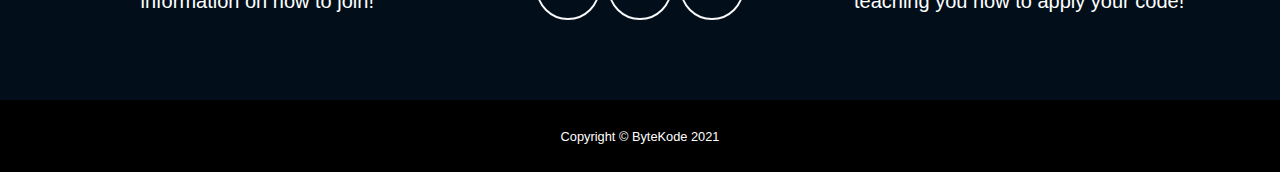
==== commit 63611fe5: "." ====
--- a/index.html
+++ b/index.html
@@ -50,9 +50,9 @@
                 
                 <!-- get started buttons -->
                 <div class="mx-1 d-flex align-items-center justify-content-center w-110">
-                <a class="btn btn-outline-light btn-getstarted mx-1" href="https://bytekodehackathon.devpost.com"><p class="pre-wrap masthead-subheading font-weight-light mb-0">Devpost</p></a>
+                <a class="btn btn-outline-light btn-getstarted mx-1" href="https://bytekodehackathon.devpost.com" target="_blank"><p class="pre-wrap masthead-subheading font-weight-light mb-0">Devpost</p></a>
                 <a class="btn btn-outline-light btn-getstarted mx-1" href="getstarted.html"><p class="pre-wrap masthead-subheading font-weight-light mb-0">Get Started</p></a>
-                <a class="btn btn-outline-light btn-getstarted mx-1" href="https://linktr.ee/bytekode"><p class="pre-wrap masthead-subheading font-weight-light mb-0">Socials</p></a>
+                <a class="btn btn-outline-light btn-getstarted mx-1" href="https://linktr.ee/bytekode" target="_blank"><p class="pre-wrap masthead-subheading font-weight-light mb-0">Socials</p></a>
                 </div>
                 <!--
                 <div class="mb-0">
@@ -140,7 +140,7 @@
                         <div class="portfolio-item mx-auto" data-toggle="modal" data-target="#portfolioModal5">
                             <div class="portfolio-item-caption d-flex align-items-center justify-content-center h-100 w-100">
                                 <div class="portfolio-item-caption-content text-center text-white"><i class="fas fa-plus fa-3x"></i></div>
-                            </div><img class="img-fluid" src="assets/img/portfolio/tbd.png" alt="Submarine"/>
+                            </div><img class="img-fluid" src="assets/img/portfolio/balsamiq.png" alt="Submarine"/>
                         </div>
                     </div>
                 </div>
@@ -291,16 +291,16 @@
                             <div class="row justify-content-center">
                                 <div class="col-lg-8">
                                     <!-- Portfolio Modal - Title-->
-                                    <h2 class="portfolio-modal-title text-secondary mb-0">TBD</h2>
-                                    <!-- Icon Divider-->
-                                    <div class="divider-custom">
-                                        <div class="divider-custom-line"></div>
-                                        <div class="divider-custom-icon"><i class="fas fa-star"></i></div>
-                                        <div class="divider-custom-line"></div>
-                                    </div>
-                                    <!-- Portfolio Modal - Image--><img class="img-fluid rounded mb-5" src="assets/img/portfolio/tbd.png" alt="Submarine"/>
-                                    <!-- Portfolio Modal - Text-->
-                                    <p class="mb-5">Empty for now...</p>
+                                    <h2 class="portfolio-modal-title text-secondary mb-0"><a href="https://balsamiq.com" target="_blank">Balsamiq</a></h2>
+                                    <!-- Icon Divider-->
+                                    <div class="divider-custom">
+                                        <div class="divider-custom-line"></div>
+                                        <div class="divider-custom-icon"><i class="fas fa-star"></i></div>
+                                        <div class="divider-custom-line"></div>
+                                    </div>
+                                    <!-- Portfolio Modal - Image--><img class="img-fluid rounded mb-5" src="assets/img/portfolio/balsamiq2.png" alt="Submarine"/>
+                                    <!-- Portfolio Modal - Text-->
+                                    <p class="mb-5"><a href="https://balsamiq.com" target="_blank">Balsamiq</a> Wireframes is a user interface design tool for creating wireframes (sometimes called mockups or low-fidelity prototypes). You can use it to generate digital sketches of your idea or concept for an application or website, to facilitate discussion and understanding before any code is written.</p>
                                     <button class="btn btn-primary" href="#" data-dismiss="modal"><i class="fas fa-times fa-fw"></i>Close Window</button>
                                 </div>
                             </div>
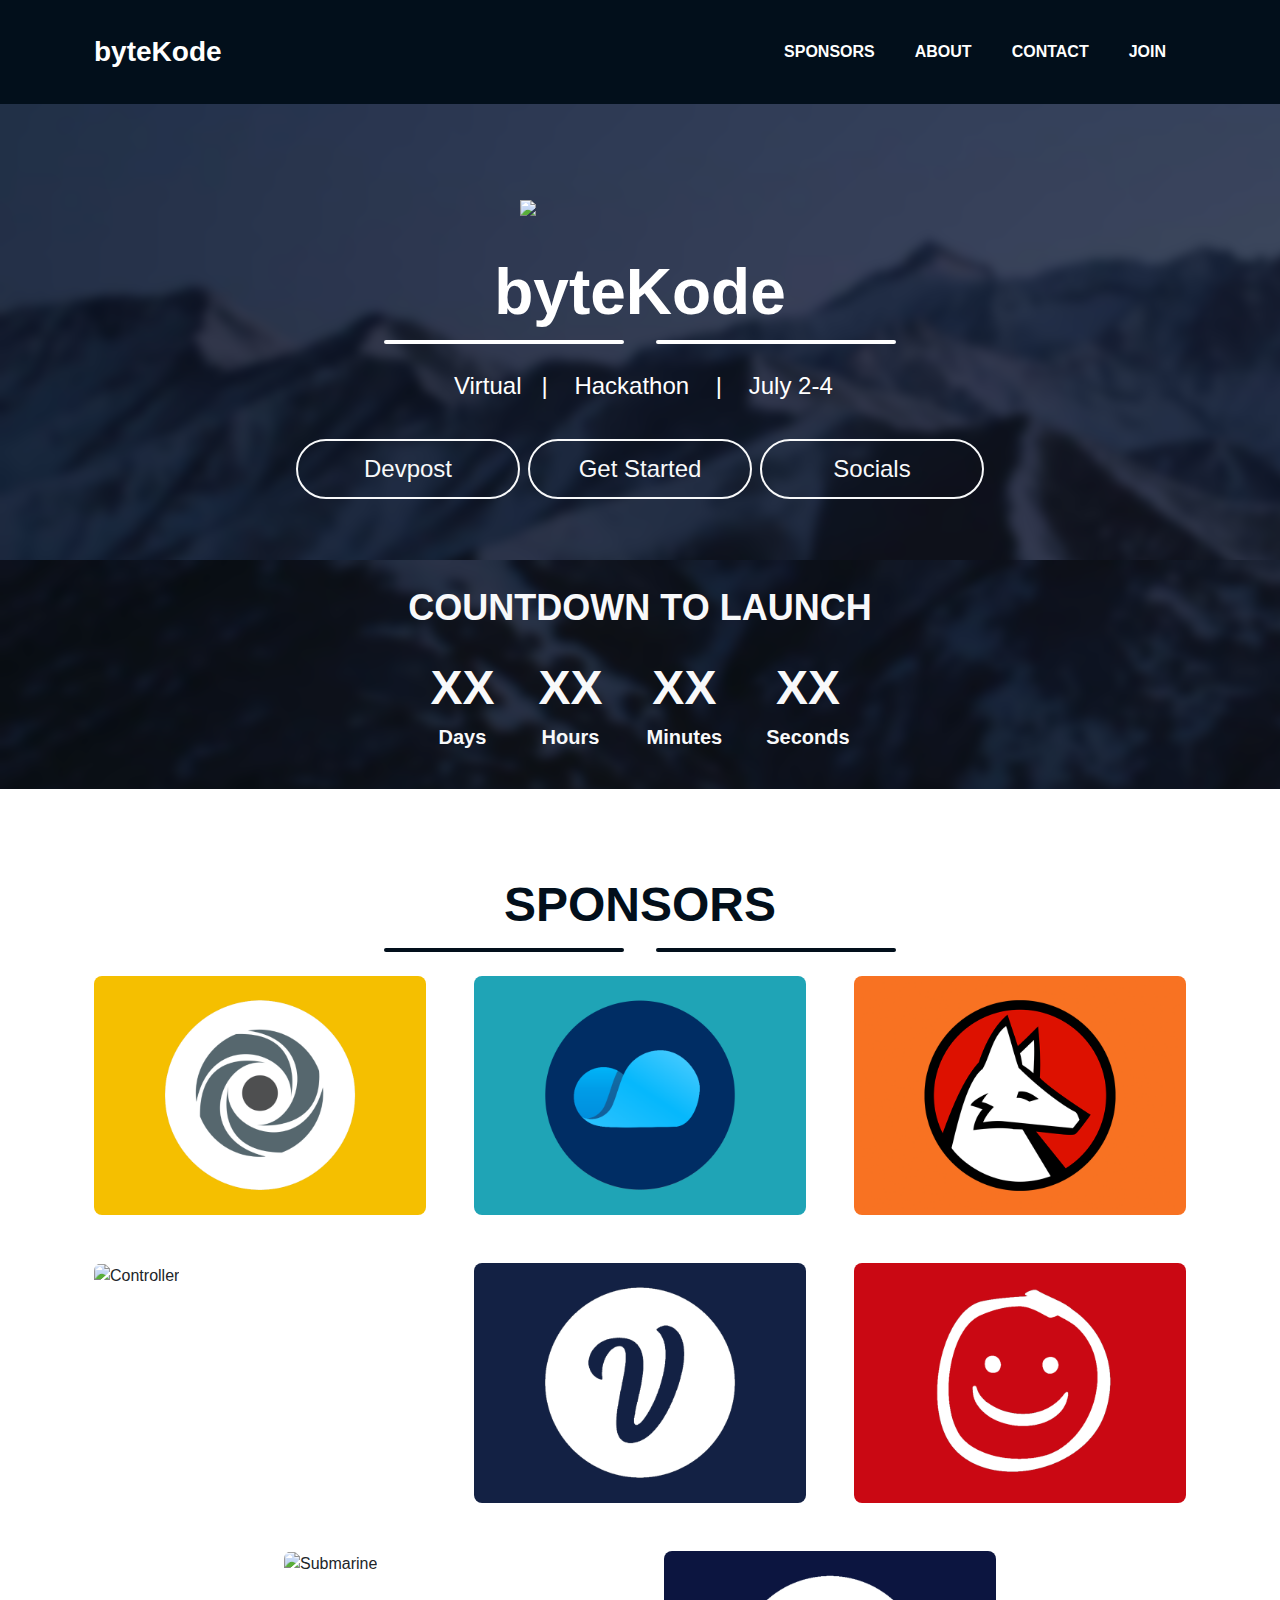
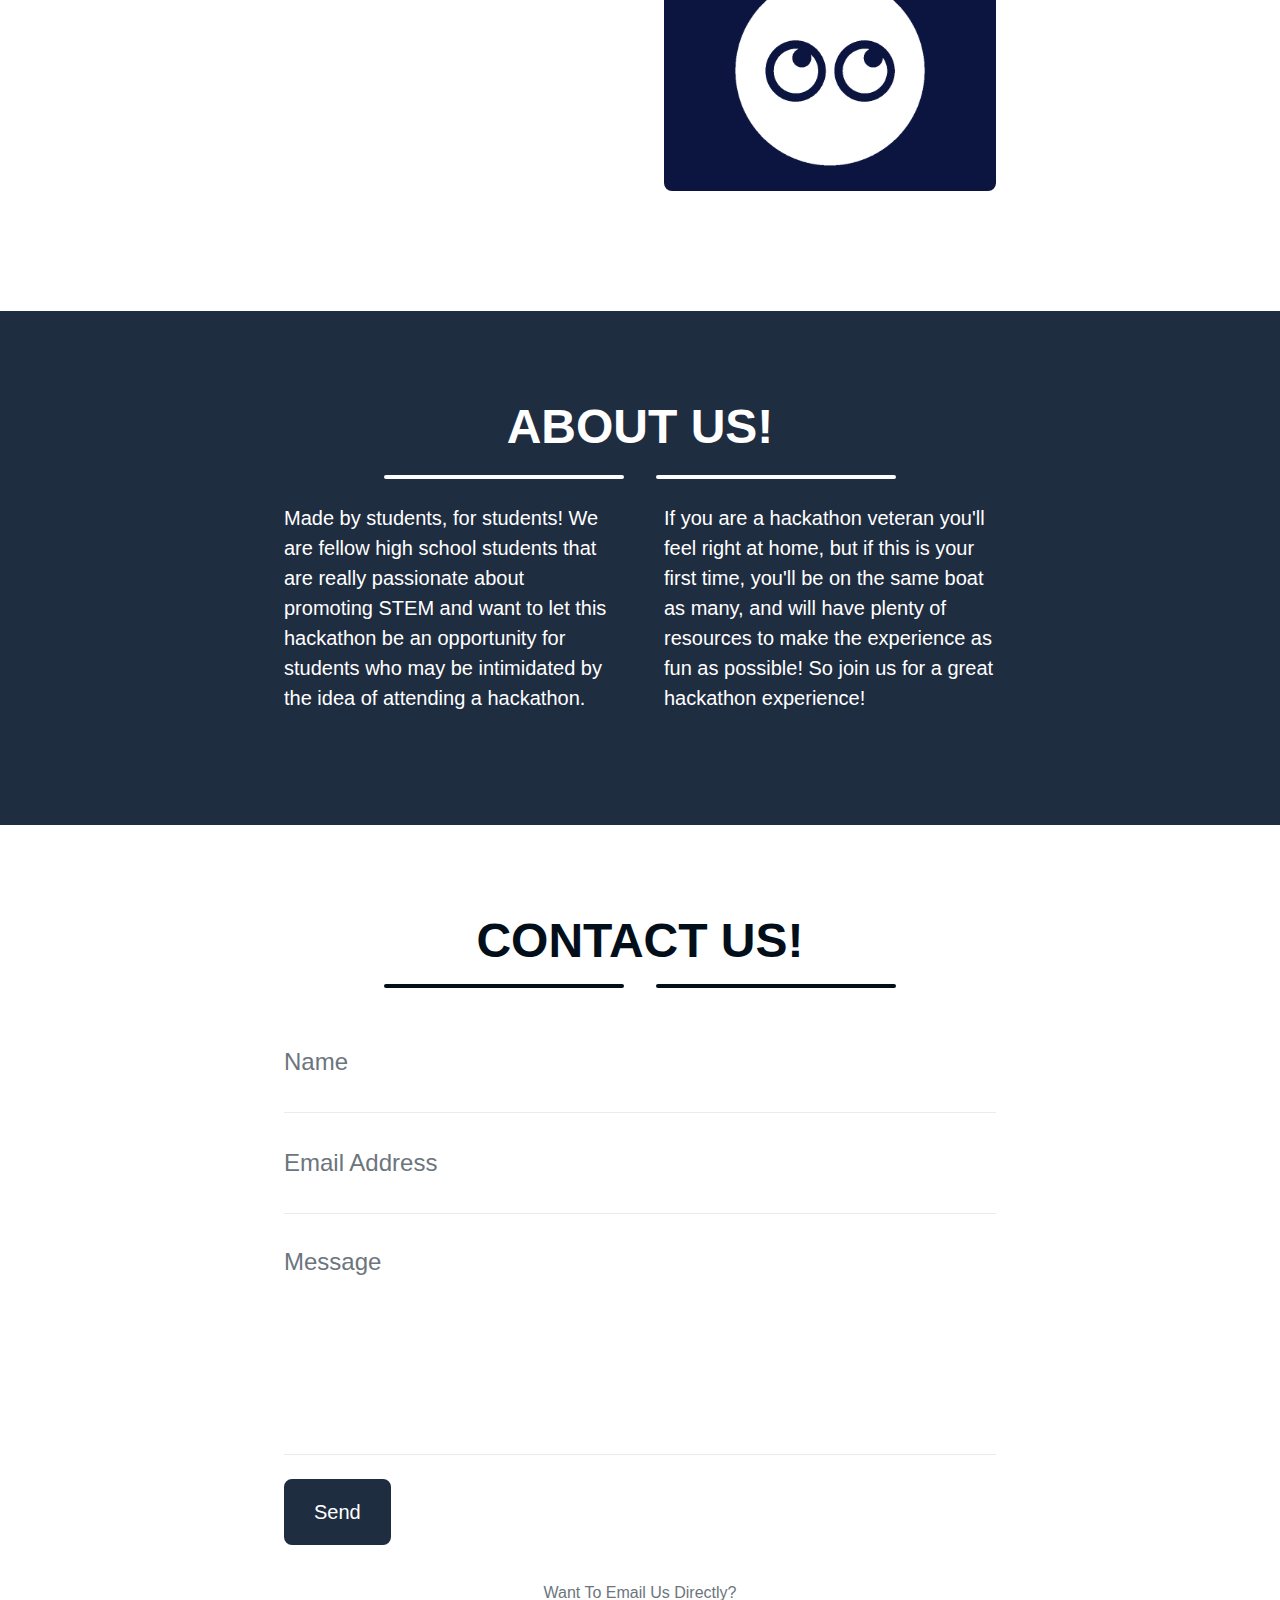
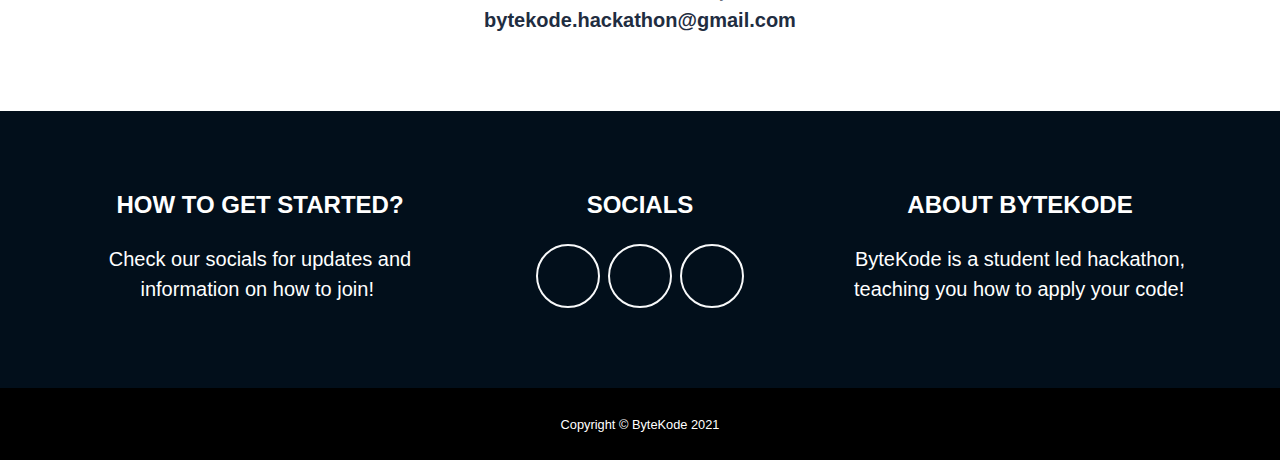
==== commit ed19711e: "sponsor" ====
--- a/index.html
+++ b/index.html
@@ -61,10 +61,12 @@
                 -->
             </div>
         </header>
+        
         <section class="page-section2 text-white bg-primary" style="background-image: url('assets/img/bg2.png')">
             <div class="container-calendar">
                 <div class="text-center">
                     <h2 class="page-section-heading text-light mb-0 d-inline-block">COUNTDOWN TO LAUNCH<br></br></h2>
+                    
                     <div class="countdown">
                         <div class="container-day">
                             <h1 class="day text-light">XX</h1>
@@ -83,9 +85,11 @@
                             <h5 class="text-light">Seconds</h5>
                         </div>
                     </div>
+                    
                 </div>
             </div>
         </section>
+        
         <section class="page-section portfolio" id="sponsors">
             <div class="container">
                 <!-- Portfolio Section Heading-->
@@ -143,6 +147,20 @@
                             </div><img class="img-fluid" src="assets/img/portfolio/balsamiq.png" alt="Submarine"/>
                         </div>
                     </div>
+                    <div class="col-md-6 col-lg-4 mb-5">
+                        <div class="portfolio-item mx-auto" data-toggle="modal" data-target="#portfolioModal6">
+                            <div class="portfolio-item-caption d-flex align-items-center justify-content-center h-100 w-100">
+                                <div class="portfolio-item-caption-content text-center text-white"><i class="fas fa-plus fa-3x"></i></div>
+                            </div><img class="img-fluid" src="assets/img/portfolio/framer.png" alt="Submarine"/>
+                        </div>
+                    </div>
+                    <div class="col-md-6 col-lg-4 mb-5">
+                        <div class="portfolio-item mx-auto" data-toggle="modal" data-target="#portfolioModal7">
+                            <div class="portfolio-item-caption d-flex align-items-center justify-content-center h-100 w-100">
+                                <div class="portfolio-item-caption-content text-center text-white"><i class="fas fa-plus fa-3x"></i></div>
+                            </div><img class="img-fluid" src="assets/img/portfolio/qoom.png" alt="Submarine"/>
+                        </div>
+                    </div>
                 </div>
             </div>
         </section>
@@ -301,6 +319,60 @@
                                     <!-- Portfolio Modal - Image--><img class="img-fluid rounded mb-5" src="assets/img/portfolio/balsamiq2.png" alt="Submarine"/>
                                     <!-- Portfolio Modal - Text-->
                                     <p class="mb-5"><a href="https://balsamiq.com" target="_blank">Balsamiq</a> Wireframes is a user interface design tool for creating wireframes (sometimes called mockups or low-fidelity prototypes). You can use it to generate digital sketches of your idea or concept for an application or website, to facilitate discussion and understanding before any code is written.</p>
+                                    <button class="btn btn-primary" href="#" data-dismiss="modal"><i class="fas fa-times fa-fw"></i>Close Window</button>
+                                </div>
+                            </div>
+                        </div>
+                    </div>
+                </div>
+            </div>
+        </div>
+        <div class="portfolio-modal modal fade" id="portfolioModal6" tabindex="-1" role="dialog" aria-labelledby="#portfolioModal5Label" aria-hidden="true">
+            <div class="modal-dialog modal-xl" role="document">
+                <div class="modal-content">
+                    <button class="close" type="button" data-dismiss="modal" aria-label="Close"><span aria-hidden="true"><i class="fas fa-times"></i></span></button>
+                    <div class="modal-body text-center">
+                        <div class="container">
+                            <div class="row justify-content-center">
+                                <div class="col-lg-8">
+                                    <!-- Portfolio Modal - Title-->
+                                    <h2 class="portfolio-modal-title text-secondary mb-0"><a href="https://www.framer.com" target="_blank">Framer</a></h2>
+                                    <!-- Icon Divider-->
+                                    <div class="divider-custom">
+                                        <div class="divider-custom-line"></div>
+                                        <div class="divider-custom-icon"><i class="fas fa-star"></i></div>
+                                        <div class="divider-custom-line"></div>
+                                    </div>
+                                    <!-- Portfolio Modal - Image--><img class="img-fluid rounded mb-5" src="assets/img/portfolio/framer2.png" alt="Submarine"/>
+                                    <!-- Portfolio Modal - Text-->
+                                    <p class="mb-5"><a href="https://www.framer.com" target="_blank">Framer</a> is an all-in-one tool that helps teams design the wireframing, visual design, prototyping, design systems, handoff, and user testing. Create prototypes in the canvas with animations, transitions, and Smart Components with no code.</p>
+                                    <button class="btn btn-primary" href="#" data-dismiss="modal"><i class="fas fa-times fa-fw"></i>Close Window</button>
+                                </div>
+                            </div>
+                        </div>
+                    </div>
+                </div>
+            </div>
+        </div>
+        <div class="portfolio-modal modal fade" id="portfolioModal7" tabindex="-1" role="dialog" aria-labelledby="#portfolioModal5Label" aria-hidden="true">
+            <div class="modal-dialog modal-xl" role="document">
+                <div class="modal-content">
+                    <button class="close" type="button" data-dismiss="modal" aria-label="Close"><span aria-hidden="true"><i class="fas fa-times"></i></span></button>
+                    <div class="modal-body text-center">
+                        <div class="container">
+                            <div class="row justify-content-center">
+                                <div class="col-lg-8">
+                                    <!-- Portfolio Modal - Title-->
+                                    <h2 class="portfolio-modal-title text-secondary mb-0"><a href="https://www.qoom.io" target="_blank">Qoom</a></h2>
+                                    <!-- Icon Divider-->
+                                    <div class="divider-custom">
+                                        <div class="divider-custom-line"></div>
+                                        <div class="divider-custom-icon"><i class="fas fa-star"></i></div>
+                                        <div class="divider-custom-line"></div>
+                                    </div>
+                                    <!-- Portfolio Modal - Image--><img class="img-fluid rounded mb-5" src="assets/img/portfolio/qoom2.png" alt="Submarine"/>
+                                    <!-- Portfolio Modal - Text-->
+                                    <p class="mb-5"><a href="https://www.qoom.io" target="_blank">Qoom</a> is to build dream tools that bring anything you imagine into reality! It is a simple, easy, and creator-friendly way to build a web project with many tutorials and workshops to help guide you.</p>
                                     <button class="btn btn-primary" href="#" data-dismiss="modal"><i class="fas fa-times fa-fw"></i>Close Window</button>
                                 </div>
                             </div>
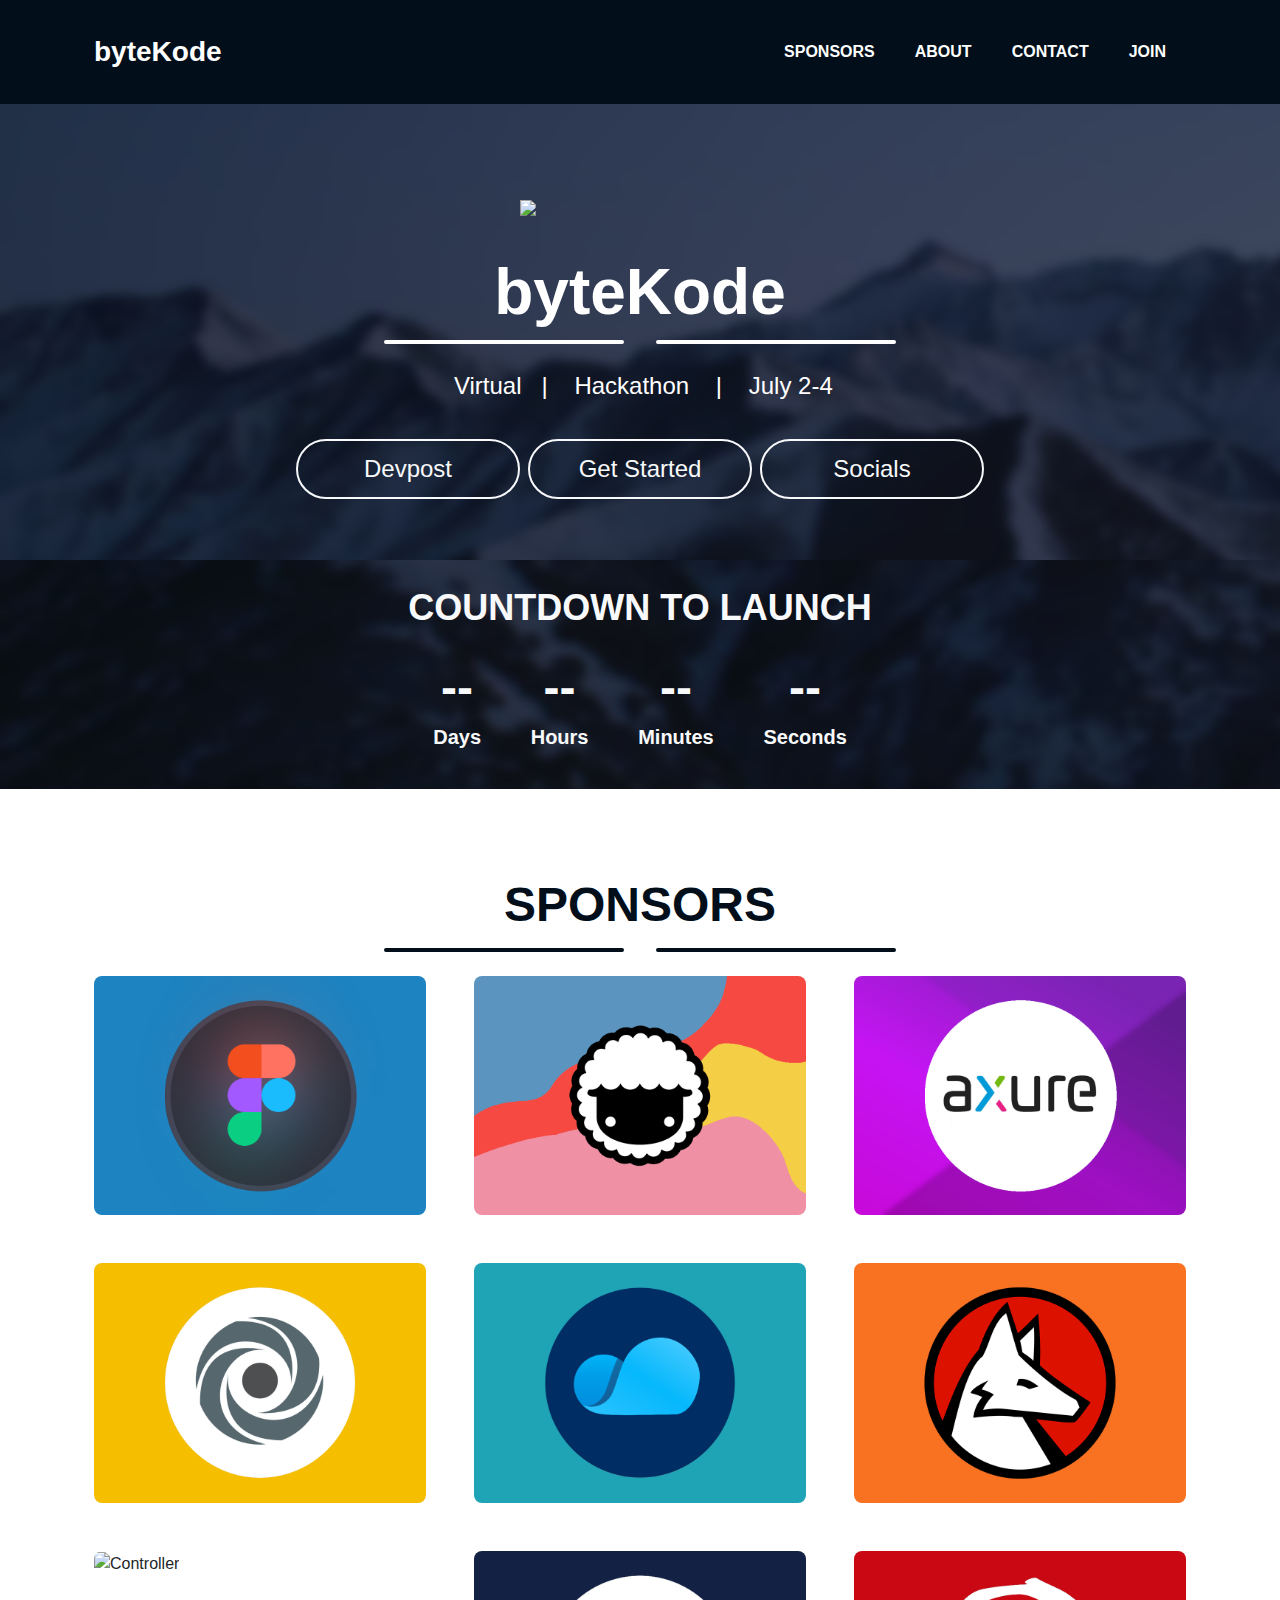
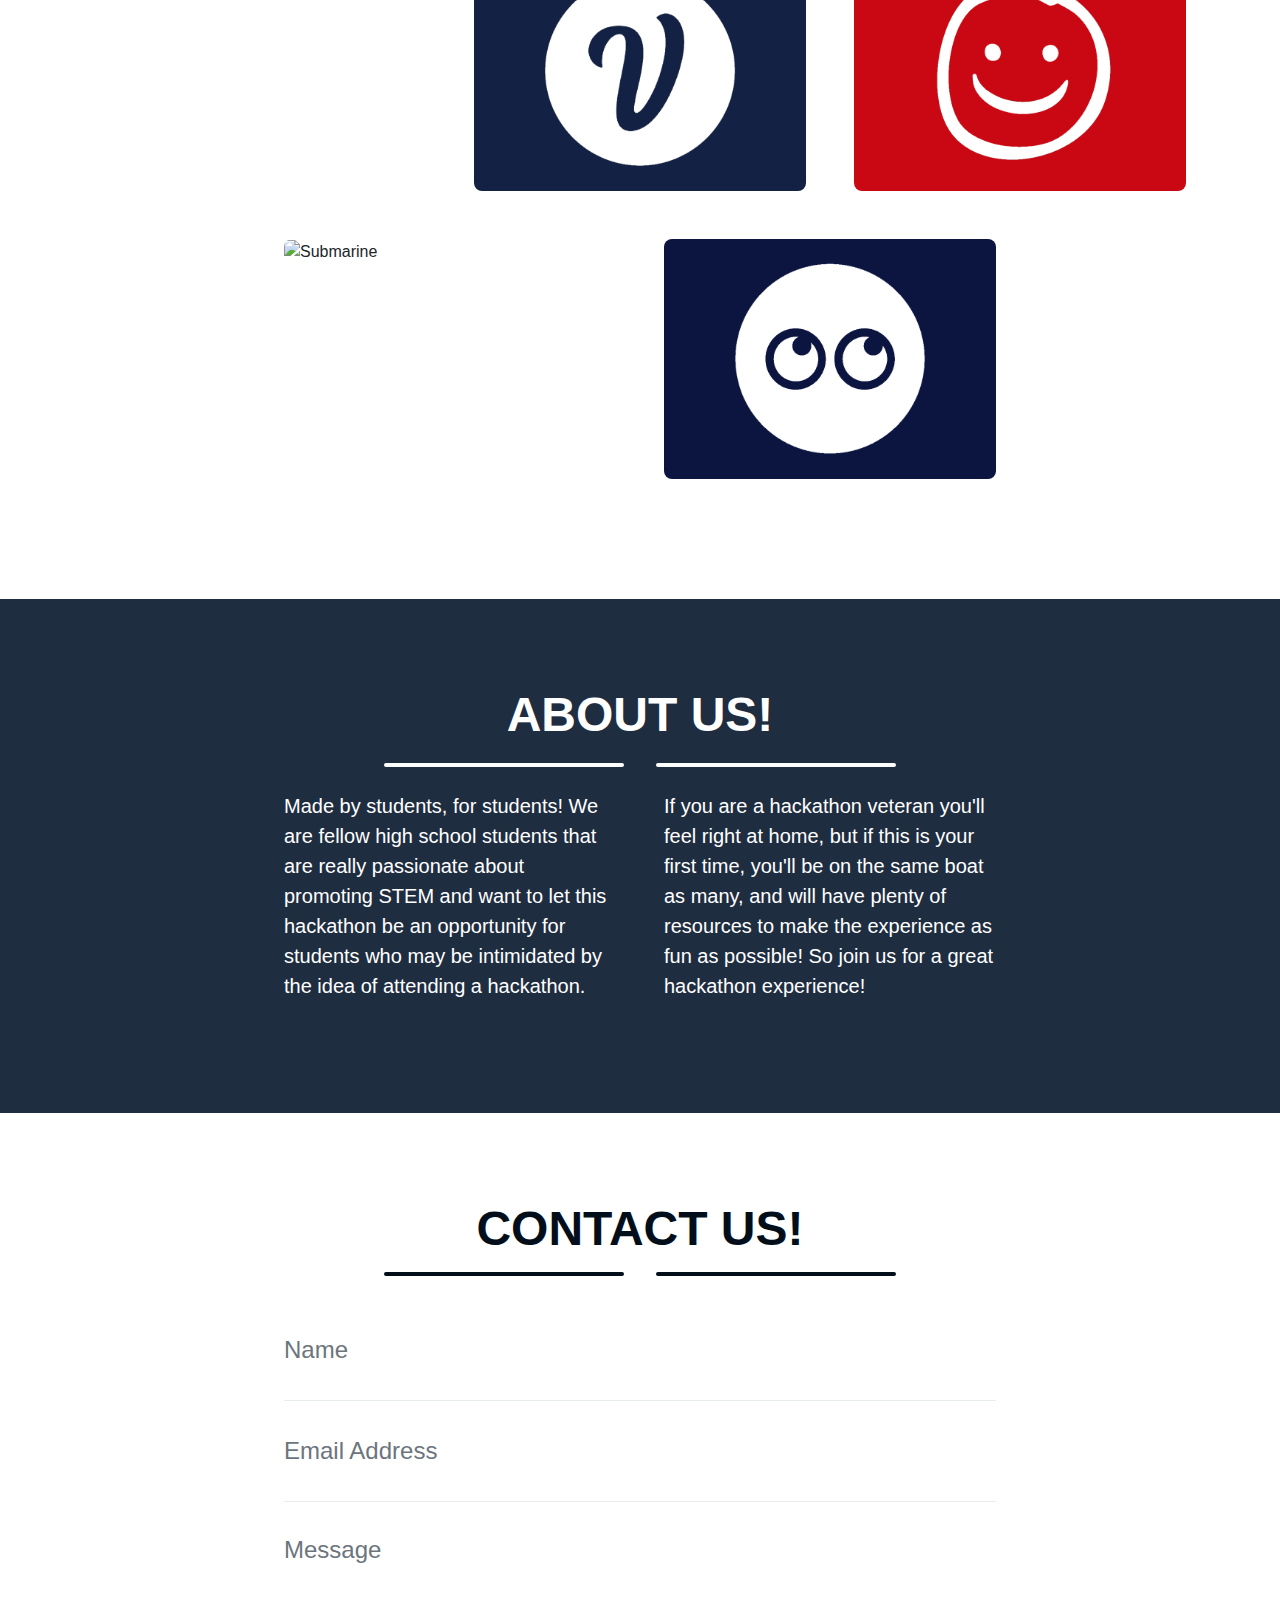
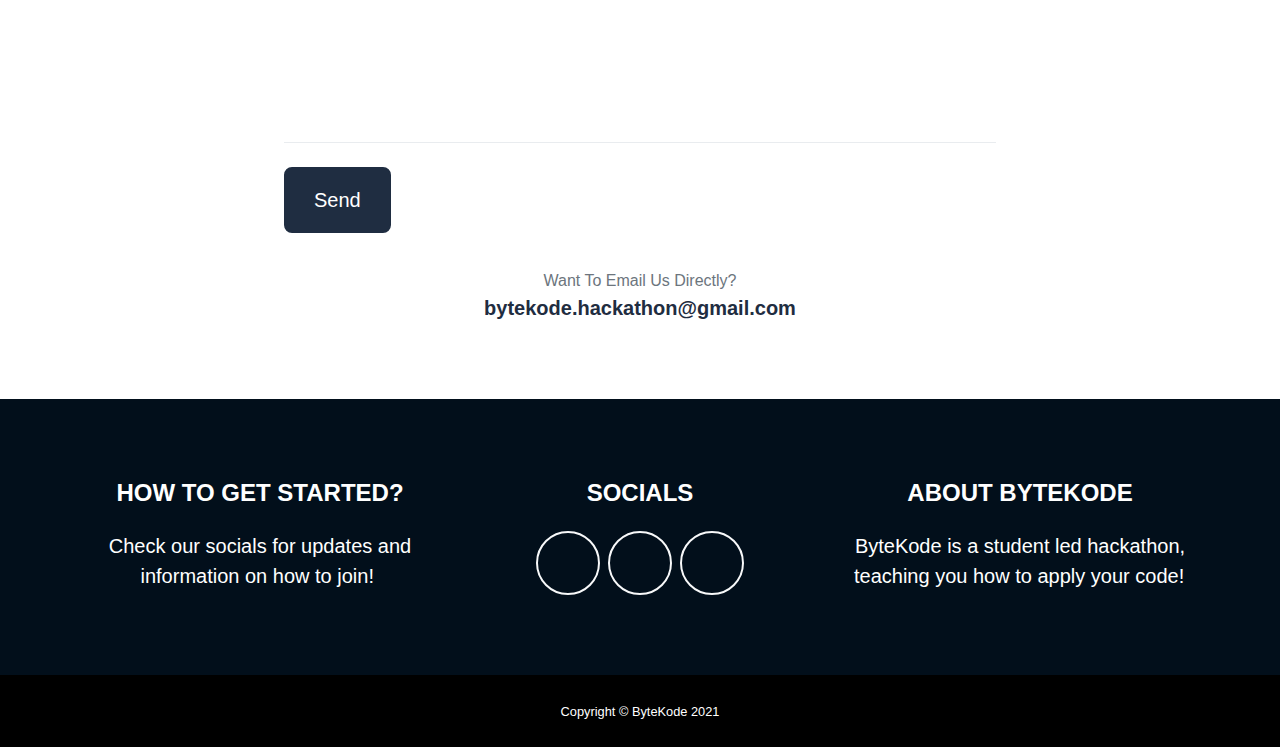
==== commit a722e017: "." ====
--- a/index.html
+++ b/index.html
@@ -69,19 +69,19 @@
                     
                     <div class="countdown">
                         <div class="container-day">
-                            <h1 class="day text-light">XX</h1>
+                            <h1 class="day text-light">--</h1>
                             <h5 class="text-light">Days</h5>
                         </div>
                         <div class="container-hour">
-                            <h1 class="hour text-light">XX</h1>
+                            <h1 class="hour text-light">--</h1>
                             <h5 class="text-light">Hours</h5>
                         </div>
                         <div class="container-minute">
-                            <h1 class="minute text-light">XX</h1>
+                            <h1 class="minute text-light">--</h1>
                             <h5 class="text-light">Minutes</h5>
                         </div>
                         <div class="container-second">
-                            <h1 class="second text-light">XX</h1>
+                            <h1 class="second text-light">--</h1>
                             <h5 class="text-light">Seconds</h5>
                         </div>
                     </div>
@@ -106,6 +106,27 @@
                 <div class="row justify-content-center">
                     <!-- Portfolio Items-->
                     <div class="col-md-6 col-lg-4 mb-5">
+                        <div class="portfolio-item mx-auto" data-toggle="modal" data-target="#portfolioModal8">
+                            <div class="portfolio-item-caption d-flex align-items-center justify-content-center h-100 w-100">
+                                <div class="portfolio-item-caption-content text-center text-white"><i class="fas fa-plus fa-3x"></i></div>
+                            </div><img class="img-fluid" src="assets/img/portfolio/figma.png" alt="Replit"/>
+                        </div>
+                    </div>
+                    <div class="col-md-6 col-lg-4 mb-5">
+                        <div class="portfolio-item mx-auto" data-toggle="modal" data-target="#portfolioModal9">
+                            <div class="portfolio-item-caption d-flex align-items-center justify-content-center h-100 w-100">
+                                <div class="portfolio-item-caption-content text-center text-white"><i class="fas fa-plus fa-3x"></i></div>
+                            </div><img class="img-fluid" src="assets/img/portfolio/taskade.png" alt="Replit"/>
+                        </div>
+                    </div>
+                    <div class="col-md-6 col-lg-4 mb-5">
+                        <div class="portfolio-item mx-auto" data-toggle="modal" data-target="#portfolioModal10">
+                            <div class="portfolio-item-caption d-flex align-items-center justify-content-center h-100 w-100">
+                                <div class="portfolio-item-caption-content text-center text-white"><i class="fas fa-plus fa-3x"></i></div>
+                            </div><img class="img-fluid" src="assets/img/portfolio/axure.png" alt="Replit"/>
+                        </div>
+                    </div>
+                    <div class="col-md-6 col-lg-4 mb-5">
                         <div class="portfolio-item mx-auto" data-toggle="modal" data-target="#portfolioModal0">
                             <div class="portfolio-item-caption d-flex align-items-center justify-content-center h-100 w-100">
                                 <div class="portfolio-item-caption-content text-center text-white"><i class="fas fa-plus fa-3x"></i></div>
@@ -165,6 +186,87 @@
             </div>
         </section>
         <!-- Portfolio Modal-->
+        <div class="portfolio-modal modal fade" id="portfolioModal8" tabindex="-1" role="dialog" aria-labelledby="#portfolioModal0Label" aria-hidden="true">
+            <div class="modal-dialog modal-xl" role="document">
+                <div class="modal-content">
+                    <button class="close" type="button" data-dismiss="modal" aria-label="Close"><span aria-hidden="true"><i class="fas fa-times"></i></span></button>
+                    <div class="modal-body text-center">
+                        <div class="container">
+                            <div class="row justify-content-center">
+                                <div class="col-lg-8">
+                                    <!-- Portfolio Modal - Title-->
+                                    <h2 class="portfolio-modal-title text-secondary mb-0"><a href="https://www.figma.com" target="_blank">Figma</a></h2>
+                                    <!-- Icon Divider-->
+                                    <div class="divider-custom">
+                                        <div class="divider-custom-line"></div>
+                                        <div class="divider-custom-icon"><i class="fas fa-star"></i></div>
+                                        <div class="divider-custom-line"></div>
+                                    </div>
+                                    <!-- Portfolio Modal - Image--><img class="img-fluid rounded mb-5" src="assets/img/portfolio/figma2.png" alt="Replit"/>
+                                    <!-- Portfolio Modal - Text-->
+                                    <p class="mb-5"><a href="https://www.figma.com" target="_blank">Figma</a> is a vector graphics editor and prototyping tool which is primarily web-based. Built for the web, Figma is collaborative by nature. Plus, it is packed with design features you already love and unique inventions like the arc tool, vector networks, and auto layout. Use with your hackathon team today!</p>
+                                    <button class="btn btn-primary" href="#" data-dismiss="modal"><i class="fas fa-times fa-fw"></i>Close Window</button>
+                                </div>
+                            </div>
+                        </div>
+                    </div>
+                </div>
+            </div>
+        </div>
+        <div class="portfolio-modal modal fade" id="portfolioModal9" tabindex="-1" role="dialog" aria-labelledby="#portfolioModal0Label" aria-hidden="true">
+            <div class="modal-dialog modal-xl" role="document">
+                <div class="modal-content">
+                    <button class="close" type="button" data-dismiss="modal" aria-label="Close"><span aria-hidden="true"><i class="fas fa-times"></i></span></button>
+                    <div class="modal-body text-center">
+                        <div class="container">
+                            <div class="row justify-content-center">
+                                <div class="col-lg-8">
+                                    <!-- Portfolio Modal - Title-->
+                                    <h2 class="portfolio-modal-title text-secondary mb-0"><a href="https://www.taskade.com" target="_blank">Taskade</a></h2>
+                                    <!-- Icon Divider-->
+                                    <div class="divider-custom">
+                                        <div class="divider-custom-line"></div>
+                                        <div class="divider-custom-icon"><i class="fas fa-star"></i></div>
+                                        <div class="divider-custom-line"></div>
+                                    </div>
+                                    <!-- Portfolio Modal - Image--><img class="img-fluid rounded mb-5" src="assets/img/portfolio/taskade2.png" alt="Replit"/>
+                                    <!-- Portfolio Modal - Text-->
+                                    <p class="mb-5"><a href="https://www.taskade.com" target="_blank">Taskade</a> is the all-in-one collaboration platform for remote teams. Unleash your team productivity with task lists, mindmaps, and video chat. It is built for real-time collaboration. Share your projects, chat with teammates, and see changes as they happen, across all devices on mobile and desktop.</p>
+                                    <button class="btn btn-primary" href="#" data-dismiss="modal"><i class="fas fa-times fa-fw"></i>Close Window</button>
+                                </div>
+                            </div>
+                        </div>
+                    </div>
+                </div>
+            </div>
+        </div>
+        <div class="portfolio-modal modal fade" id="portfolioModal10" tabindex="-1" role="dialog" aria-labelledby="#portfolioModal0Label" aria-hidden="true">
+            <div class="modal-dialog modal-xl" role="document">
+                <div class="modal-content">
+                    <button class="close" type="button" data-dismiss="modal" aria-label="Close"><span aria-hidden="true"><i class="fas fa-times"></i></span></button>
+                    <div class="modal-body text-center">
+                        <div class="container">
+                            <div class="row justify-content-center">
+                                <div class="col-lg-8">
+                                    <!-- Portfolio Modal - Title-->
+                                    <h2 class="portfolio-modal-title text-secondary mb-0"><a href="https://www.axure.com" target="_blank">Axure</a></h2>
+                                    <!-- Icon Divider-->
+                                    <div class="divider-custom">
+                                        <div class="divider-custom-line"></div>
+                                        <div class="divider-custom-icon"><i class="fas fa-star"></i></div>
+                                        <div class="divider-custom-line"></div>
+                                    </div>
+                                    <!-- Portfolio Modal - Image--><img class="img-fluid rounded mb-5" src="assets/img/portfolio/axure.png" alt="Replit"/>
+                                    <!-- Portfolio Modal - Text-->
+                                    <p class="mb-5"><a href="https://www.axure.com" target="_blank">Axure</a> is a software for creating prototypes and specifications for websites and applications. It offers drag and drop placement, resizing, and formatting of widgets.</p>
+                                    <button class="btn btn-primary" href="#" data-dismiss="modal"><i class="fas fa-times fa-fw"></i>Close Window</button>
+                                </div>
+                            </div>
+                        </div>
+                    </div>
+                </div>
+            </div>
+        </div>
         <div class="portfolio-modal modal fade" id="portfolioModal0" tabindex="-1" role="dialog" aria-labelledby="#portfolioModal0Label" aria-hidden="true">
             <div class="modal-dialog modal-xl" role="document">
                 <div class="modal-content">
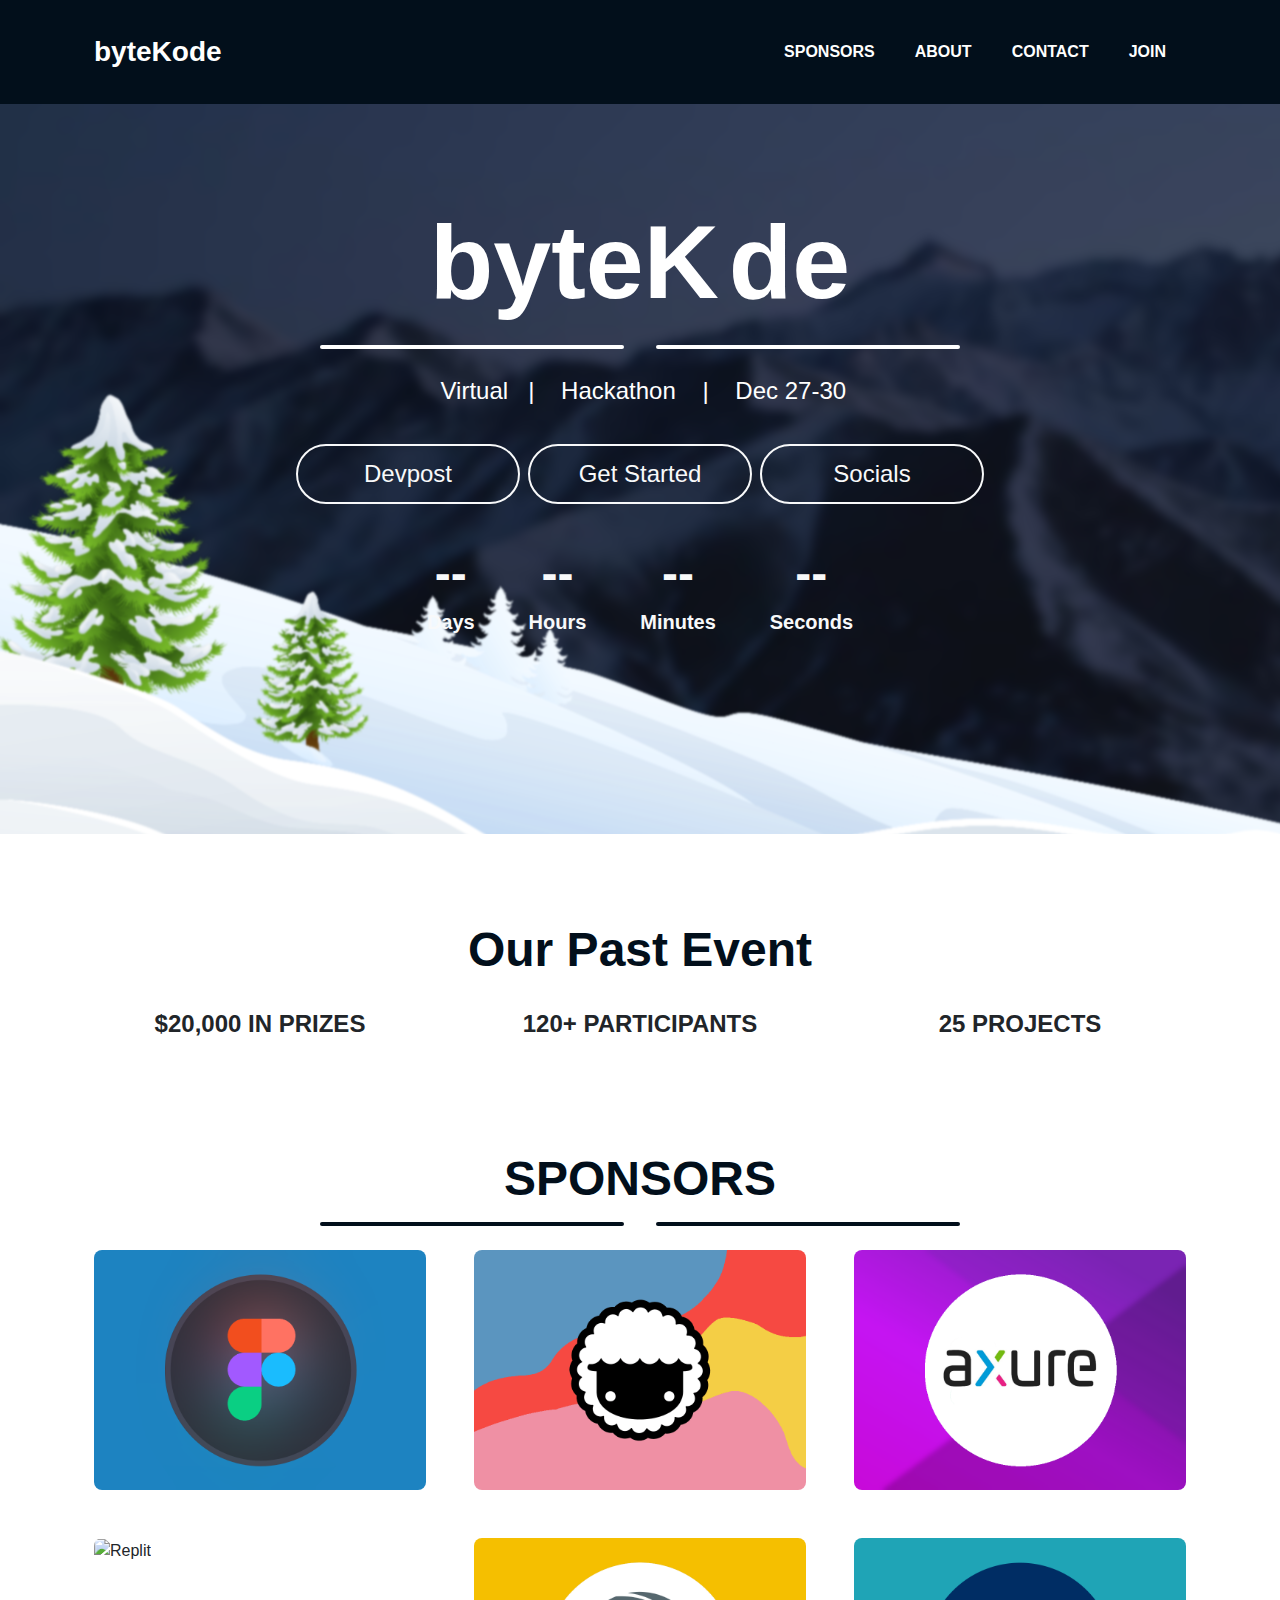
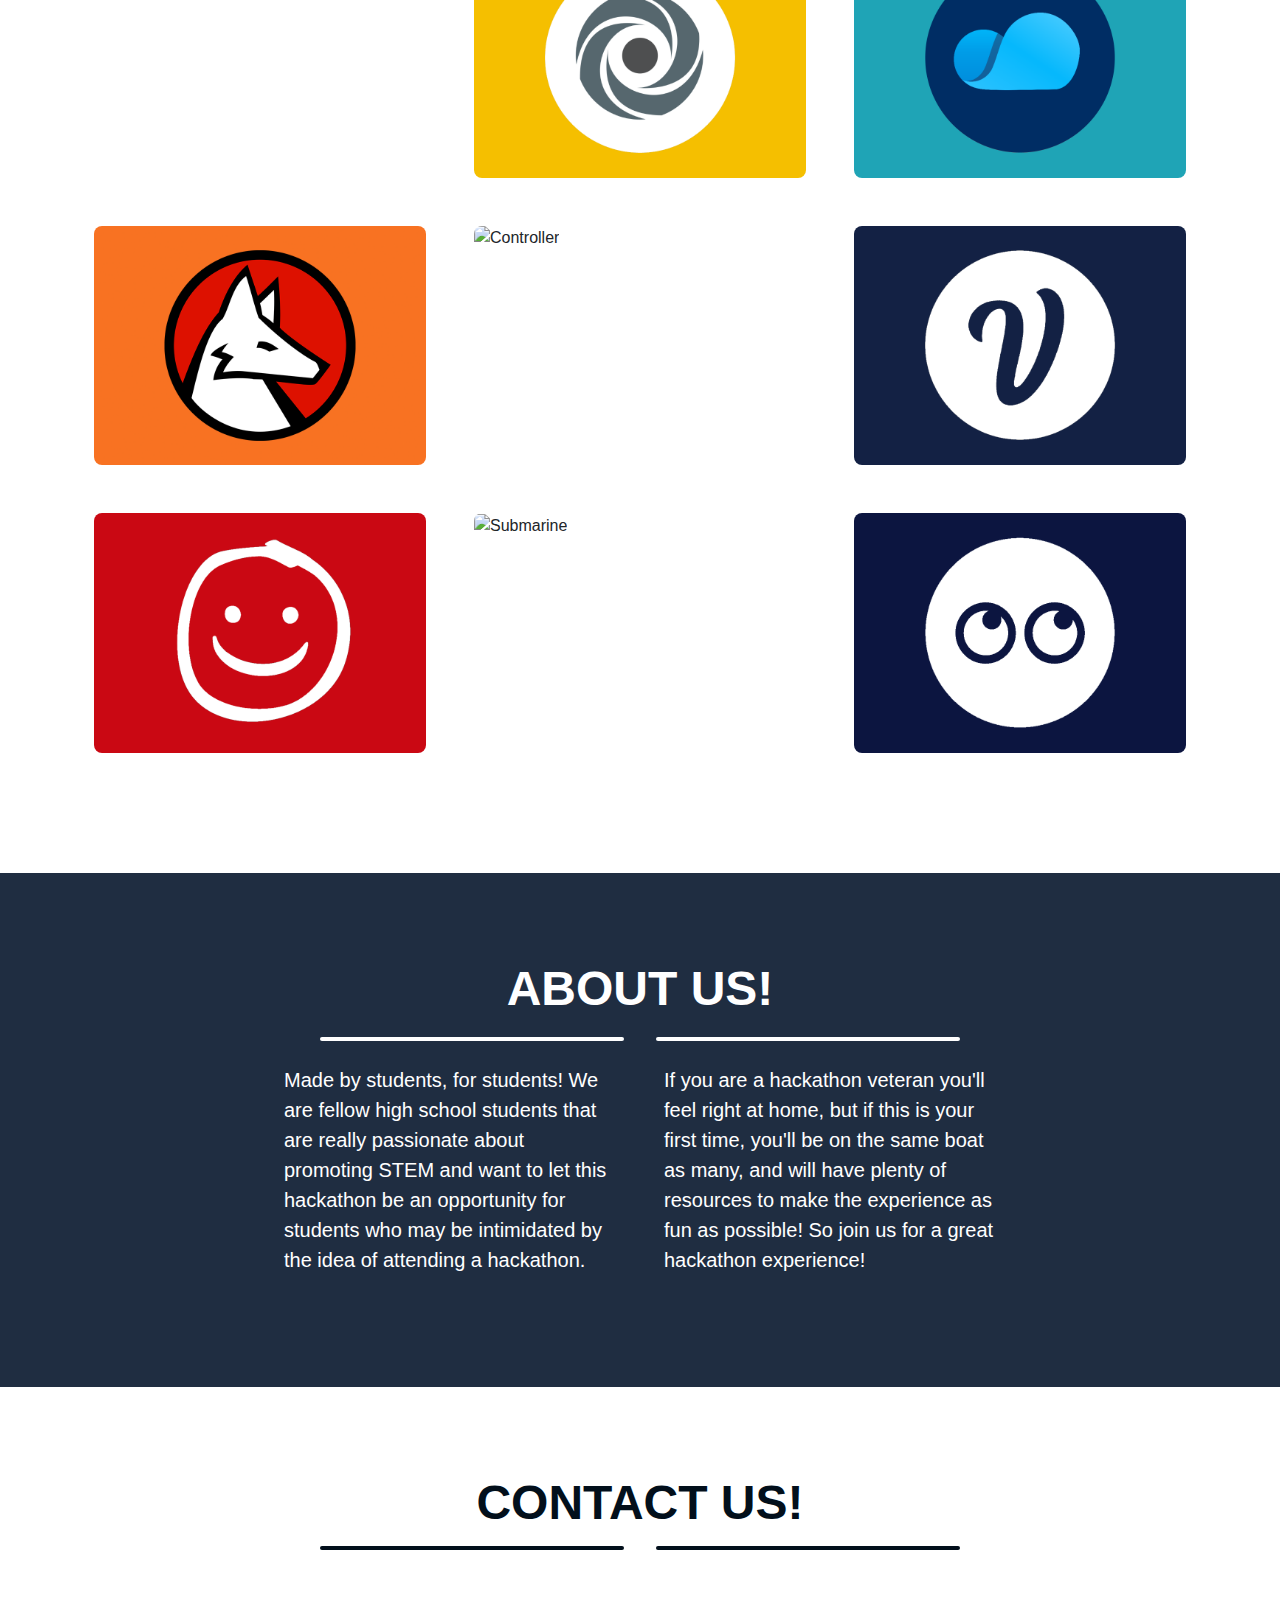
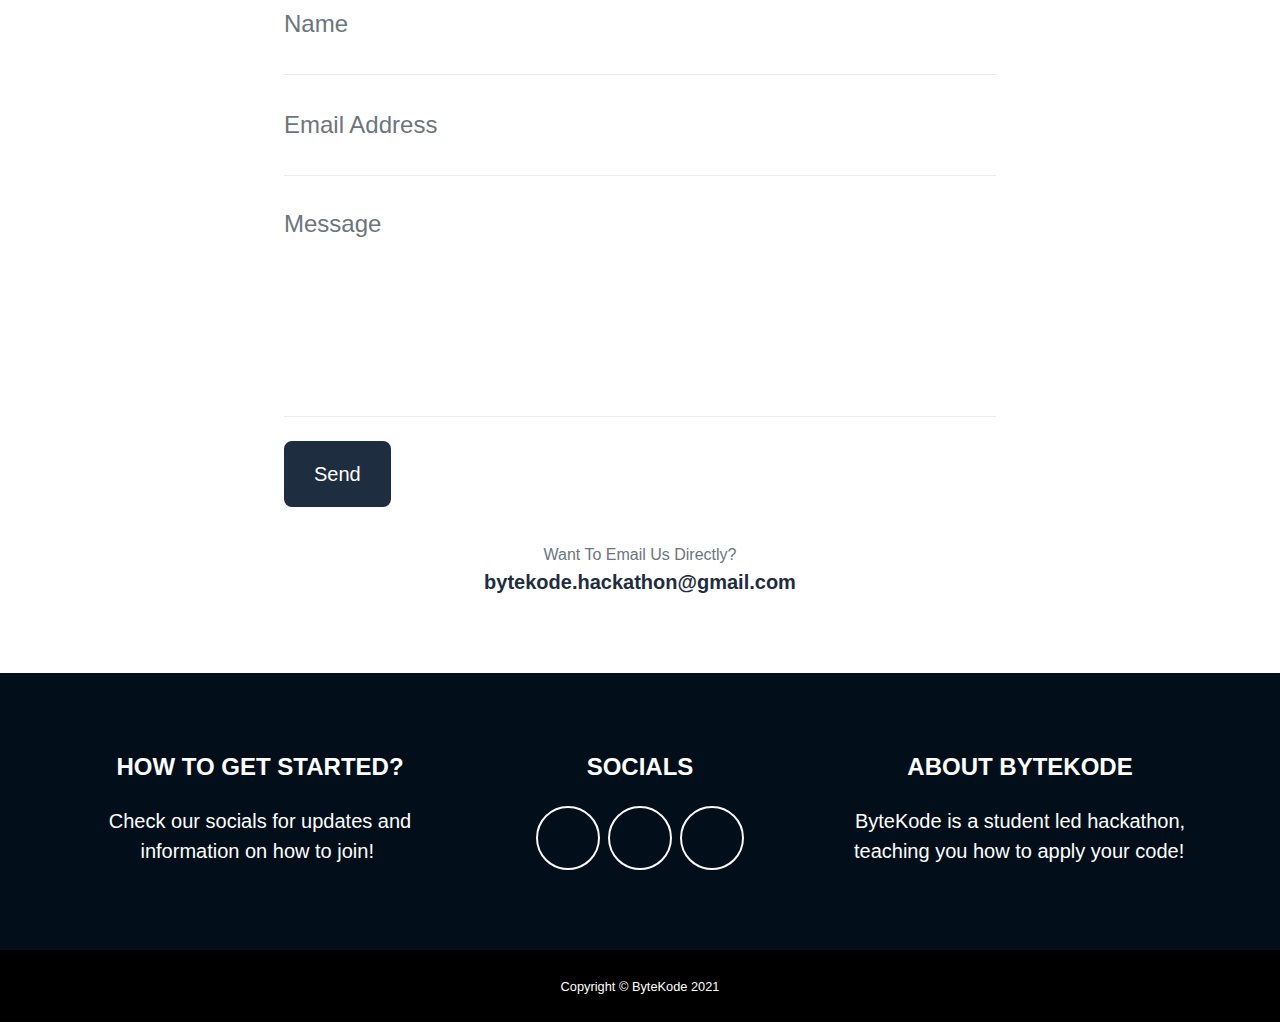
==== commit 2bfeb4be: "winter theme!" ====
--- a/index.html
+++ b/index.html
@@ -33,12 +33,12 @@
                 </div>
             </div>
         </nav>
-        <header class="masthead" style="background-image: url('assets/img/test.png')">
+        <header class="masthead" style="background-image: url('assets/img/winter.png')">
             <div class="overlay"></div>
             <div class="container d-flex align-items-center flex-column">
-                <!-- Masthead Avatar Image--><img class="masthead-avatar mb-5" src="assets/img/icon.ico">
+                <!-- Masthead Avatar Image<img class="masthead-avatar mb-5" src="assets/img/icon.ico"> -->
                 <!-- Masthead Heading-->
-                <h1 class="masthead-heading mb-0" style="color:white;">byteKode</h1>
+                <h1 class="mb-0 f-title" style="color:white;">byteK<i class="small-icon far fa-snowflake"></i>de</h1>
                 <!-- Icon Divider-->
                 <div class="divider-custom divider-light">
                     <div class="divider-custom-line"></div>
@@ -46,7 +46,7 @@
                     <div class="divider-custom-line"></div>
                 </div>
                 <!-- Masthead Subheading <p class="pre-wrap masthead-subheading font-weight-light mb-0" style="color:white;"><i class="fas fa-fw fa-map-marker-alt"></i>Virtual | </p> <p class="pre-wrap masthead-subheading font-weight-light mb-0" style="color:white;"><i class="far fa-fw fa-calendar-times"></i>July 2nd-4th 2021</p>-->
-                <p class="pre-wrap masthead-subheading font-weight-light mb-0" style="color:white;"><i class="fas fa-fw fa-map-marker-alt"></i> Virtual   |    Hackathon    |   <i class="far fa-fw fa-calendar-times"></i> July 2-4</p>
+                <p class="pre-wrap masthead-subheading font-weight-light mb-0" style="color:white;"><i class="fas fa-fw fa-map-marker-alt"></i> Virtual   |    Hackathon    |   <i class="far fa-fw fa-calendar-times"></i> Dec 27-30</p>
                 
                 <!-- get started buttons -->
                 <div class="mx-1 d-flex align-items-center justify-content-center w-110">
@@ -60,14 +60,11 @@
                 </div>
                 -->
             </div>
-        </header>
-        
-        <section class="page-section2 text-white bg-primary" style="background-image: url('assets/img/bg2.png')">
+
             <div class="container-calendar">
                 <div class="text-center">
-                    <h2 class="page-section-heading text-light mb-0 d-inline-block">COUNTDOWN TO LAUNCH<br></br></h2>
                     
-                    <div class="countdown">
+                    <div class="countdown margin-top2 margin-bottom">
                         <div class="container-day">
                             <h1 class="day text-light">--</h1>
                             <h5 class="text-light">Days</h5>
@@ -88,13 +85,66 @@
                     
                 </div>
             </div>
-        </section>
+        </header>
+        
+        <!-- <section class="page-section2 text-white bg-primary" style="background-image: url('assets/img/bg2.png')">
+            
+        </section> -->
         
         <section class="page-section portfolio" id="sponsors">
             <div class="container">
+
+                <!-- <div class="container-calendar">
+                    <div class="text-center margin-bottom">
+                        <h2 class="page-section-heading text-secondary mb-0 d-inline-block padding-bottom2 title-font">Countdown To Event</h2>
+                        
+                        <div class="countdown">
+                            <div class="container-day">
+                                <h1 class="day text-secondary">--</h1>
+                                <h5 class="text-secondary">Days</h5>
+                            </div>
+                            <div class="container-hour">
+                                <h1 class="hour text-secondary">--</h1>
+                                <h5 class="text-secondary">Hours</h5>
+                            </div>
+                            <div class="container-minute">
+                                <h1 class="minute text-secondary">--</h1>
+                                <h5 class="text-secondary">Minutes</h5>
+                            </div>
+                            <div class="container-second">
+                                <h1 class="second text-secondary">--</h1>
+                                <h5 class="text-secondary">Seconds</h5>
+                            </div>
+                        </div>
+                        
+                    </div> -->
+
+                <div class="text-center">
+                    <h2 class="page-section-heading text-secondary mb-0 d-inline-block padding-bottom">Our Past Event</h2>
+                </div>
+
+                <div class="row text-center padding-top">
+                    <!-- Footer Location-->
+                    <div class="col-lg-4 mb-5 mb-lg-0">
+                        <i class="fas fa-award icon-size"></i>
+                        <h4 class="mb-4">$20,000 IN PRIZES</h4>
+                    </div>
+                    <!-- Footer Social Icons-->
+                    <div class="col-lg-4 mb-5 mb-lg-0">
+                        <i class="fas fa-users icon-size"></i>
+                        <h4 class="mb-4">120+ PARTICIPANTS</h4>
+                    </div>
+                    <!-- Footer About Text-->
+                    <div class="col-lg-4">
+                        <i class="fas fa-cogs icon-size"></i>
+                        <h4 class="mb-4">25 PROJECTS</h4>
+                    </div>
+                </div>
+
+
                 <!-- Portfolio Section Heading-->
                 <div class="text-center">
-                    <h2 class="page-section-heading text-secondary mb-0 d-inline-block">SPONSORS</h2>
+                    <h2 class="page-section-heading text-secondary mb-0 d-inline-block margin-top">SPONSORS</h2>
                 </div>
                 <!-- Icon Divider-->
                 <div class="divider-custom">
@@ -127,6 +177,13 @@
                         </div>
                     </div>
                     <div class="col-md-6 col-lg-4 mb-5">
+                        <div class="portfolio-item mx-auto" data-toggle="modal" data-target="#portfolioModal11">
+                            <div class="portfolio-item-caption d-flex align-items-center justify-content-center h-100 w-100">
+                                <div class="portfolio-item-caption-content text-center text-white"><i class="fas fa-plus fa-3x"></i></div>
+                            </div><img class="img-fluid" src="assets/img/portfolio/stickermule.png" alt="Replit"/>
+                        </div>
+                    </div>
+                    <div class="col-md-6 col-lg-4 mb-5">
                         <div class="portfolio-item mx-auto" data-toggle="modal" data-target="#portfolioModal0">
                             <div class="portfolio-item-caption d-flex align-items-center justify-content-center h-100 w-100">
                                 <div class="portfolio-item-caption-content text-center text-white"><i class="fas fa-plus fa-3x"></i></div>
@@ -259,6 +316,33 @@
                                     <!-- Portfolio Modal - Image--><img class="img-fluid rounded mb-5" src="assets/img/portfolio/axure.png" alt="Replit"/>
                                     <!-- Portfolio Modal - Text-->
                                     <p class="mb-5"><a href="https://www.axure.com" target="_blank">Axure</a> is a software for creating prototypes and specifications for websites and applications. It offers drag and drop placement, resizing, and formatting of widgets.</p>
+                                    <button class="btn btn-primary" href="#" data-dismiss="modal"><i class="fas fa-times fa-fw"></i>Close Window</button>
+                                </div>
+                            </div>
+                        </div>
+                    </div>
+                </div>
+            </div>
+        </div>
+        <div class="portfolio-modal modal fade" id="portfolioModal11" tabindex="-1" role="dialog" aria-labelledby="#portfolioModal0Label" aria-hidden="true">
+            <div class="modal-dialog modal-xl" role="document">
+                <div class="modal-content">
+                    <button class="close" type="button" data-dismiss="modal" aria-label="Close"><span aria-hidden="true"><i class="fas fa-times"></i></span></button>
+                    <div class="modal-body text-center">
+                        <div class="container">
+                            <div class="row justify-content-center">
+                                <div class="col-lg-8">
+                                    <!-- Portfolio Modal - Title-->
+                                    <h2 class="portfolio-modal-title text-secondary mb-0"><a href="https://www.stickermule.com/ca" target="_blank">Stickermule</a></h2>
+                                    <!-- Icon Divider-->
+                                    <div class="divider-custom">
+                                        <div class="divider-custom-line"></div>
+                                        <div class="divider-custom-icon"><i class="fas fa-star"></i></div>
+                                        <div class="divider-custom-line"></div>
+                                    </div>
+                                    <!-- Portfolio Modal - Image--><img class="img-fluid rounded mb-5" src="assets/img/portfolio/stickermule.png" alt="Replit"/>
+                                    <!-- Portfolio Modal - Text-->
+                                    <p class="mb-5"><a href="https://www.stickermule.com/ca" target="_blank">Stickermule</a> is the fastest and easiest way to buy custom printed products. It's an American custom printing company, specializing in stickers, labels, coasters, buttons, pins, packaging, magnets, and hot sauce.</p>
                                     <button class="btn btn-primary" href="#" data-dismiss="modal"><i class="fas fa-times fa-fw"></i>Close Window</button>
                                 </div>
                             </div>
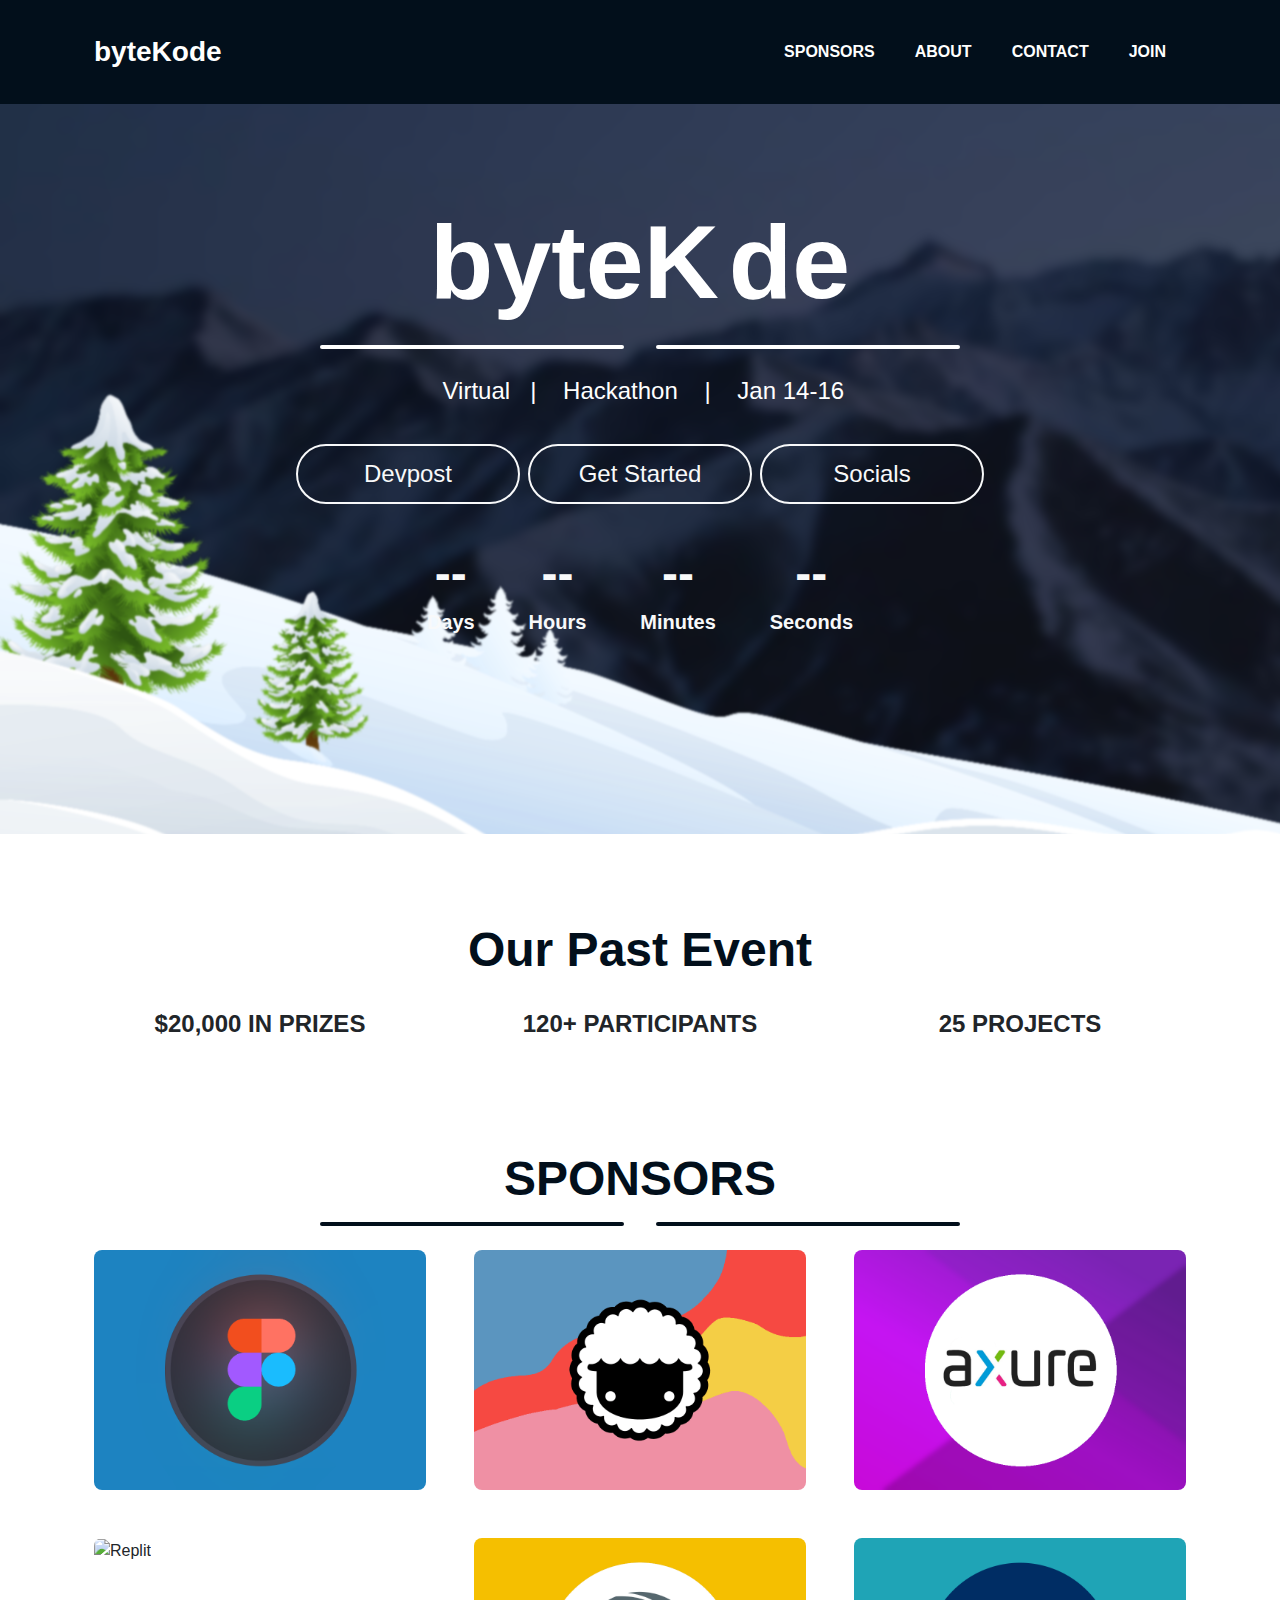
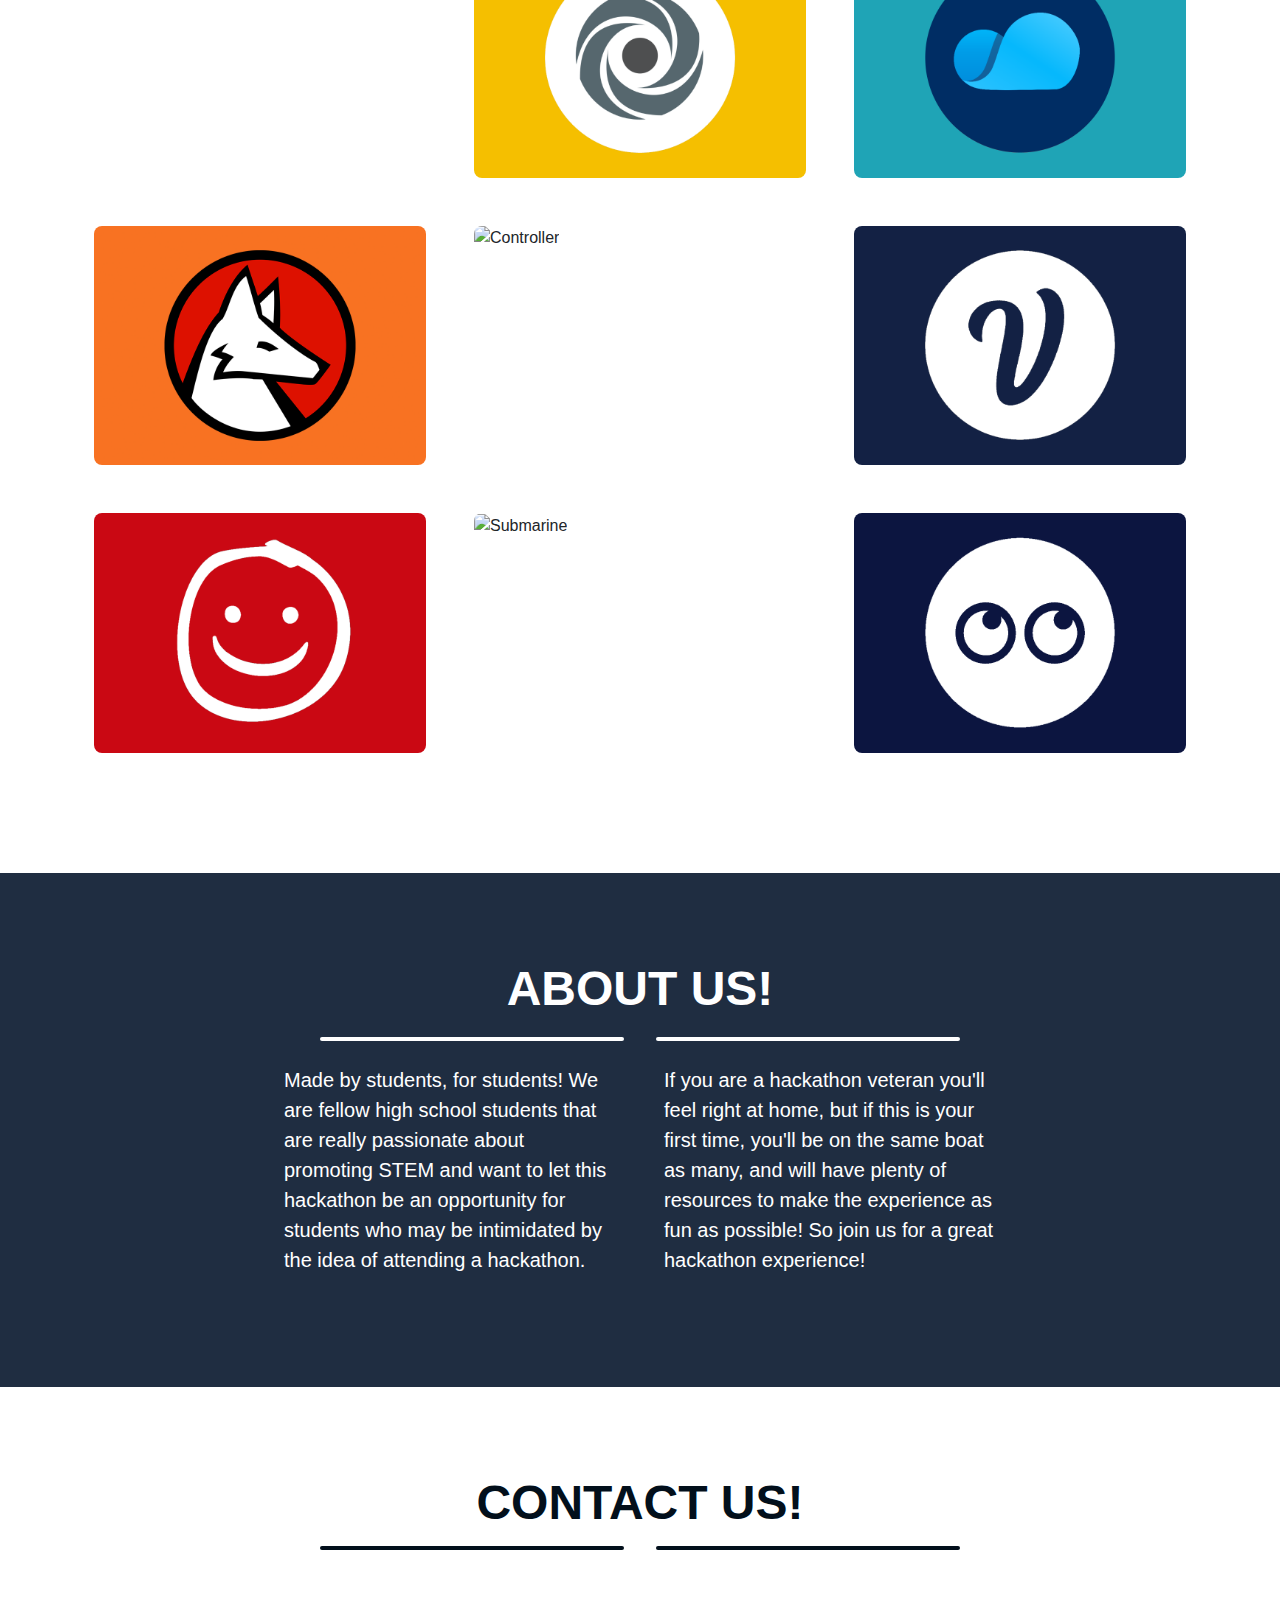
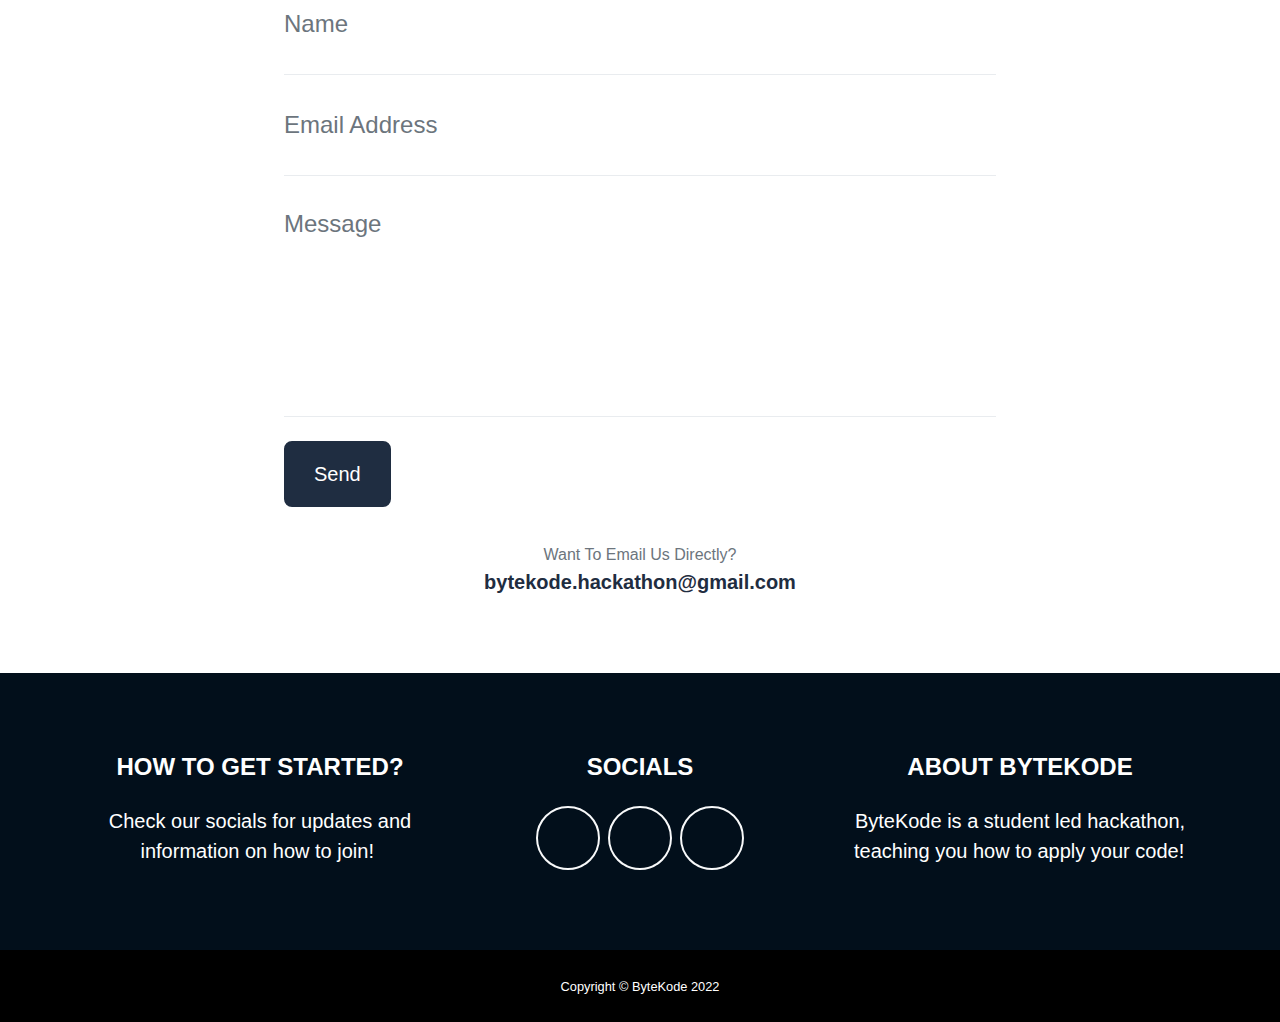
==== commit d814414a: "update" ====
--- a/index.html
+++ b/index.html
@@ -46,11 +46,11 @@
                     <div class="divider-custom-line"></div>
                 </div>
                 <!-- Masthead Subheading <p class="pre-wrap masthead-subheading font-weight-light mb-0" style="color:white;"><i class="fas fa-fw fa-map-marker-alt"></i>Virtual | </p> <p class="pre-wrap masthead-subheading font-weight-light mb-0" style="color:white;"><i class="far fa-fw fa-calendar-times"></i>July 2nd-4th 2021</p>-->
-                <p class="pre-wrap masthead-subheading font-weight-light mb-0" style="color:white;"><i class="fas fa-fw fa-map-marker-alt"></i> Virtual   |    Hackathon    |   <i class="far fa-fw fa-calendar-times"></i> Dec 27-30</p>
+                <p class="pre-wrap masthead-subheading font-weight-light mb-0" style="color:white;"><i class="fas fa-fw fa-map-marker-alt"></i> Virtual   |    Hackathon    |   <i class="far fa-fw fa-calendar-times"></i> Jan 14-16</p>
                 
                 <!-- get started buttons -->
                 <div class="mx-1 d-flex align-items-center justify-content-center w-110">
-                <a class="btn btn-outline-light btn-getstarted mx-1" href="https://bytekodehackathon.devpost.com" target="_blank"><p class="pre-wrap masthead-subheading font-weight-light mb-0">Devpost</p></a>
+                <a class="btn btn-outline-light btn-getstarted mx-1" href="https://bytekode2.devpost.com" target="_blank"><p class="pre-wrap masthead-subheading font-weight-light mb-0">Devpost</p></a>
                 <a class="btn btn-outline-light btn-getstarted mx-1" href="getstarted.html"><p class="pre-wrap masthead-subheading font-weight-light mb-0">Get Started</p></a>
                 <a class="btn btn-outline-light btn-getstarted mx-1" href="https://linktr.ee/bytekode" target="_blank"><p class="pre-wrap masthead-subheading font-weight-light mb-0">Socials</p></a>
                 </div>
@@ -340,7 +340,7 @@
                                         <div class="divider-custom-icon"><i class="fas fa-star"></i></div>
                                         <div class="divider-custom-line"></div>
                                     </div>
-                                    <!-- Portfolio Modal - Image--><img class="img-fluid rounded mb-5" src="assets/img/portfolio/stickermule.png" alt="Replit"/>
+                                    <!-- Portfolio Modal - Image--><a href="https://www.stickermule.com/ca" target="_blank"><img class="img-fluid rounded mb-5" src="assets/img/portfolio/stickermule.png" alt="Replit"/></a>
                                     <!-- Portfolio Modal - Text-->
                                     <p class="mb-5"><a href="https://www.stickermule.com/ca" target="_blank">Stickermule</a> is the fastest and easiest way to buy custom printed products. It's an American custom printing company, specializing in stickers, labels, coasters, buttons, pins, packaging, magnets, and hot sauce.</p>
                                     <button class="btn btn-primary" href="#" data-dismiss="modal"><i class="fas fa-times fa-fw"></i>Close Window</button>
@@ -666,7 +666,7 @@
         </footer>
         <!-- Copyright Section-->
         <section class="copyright py-4 text-center text-white">
-            <div class="container"><small class="pre-wrap">Copyright © ByteKode 2021</small></div>
+            <div class="container"><small class="pre-wrap">Copyright © ByteKode 2022</small></div>
         </section>
         <!-- Scroll to Top Button (Only visible on small and extra-small screen sizes)-->
         <div class="scroll-to-top d-lg-none position-fixed"><a class="js-scroll-trigger d-block text-center text-white rounded" href="#page-top"><i class="fa fa-chevron-up"></i></a></div>
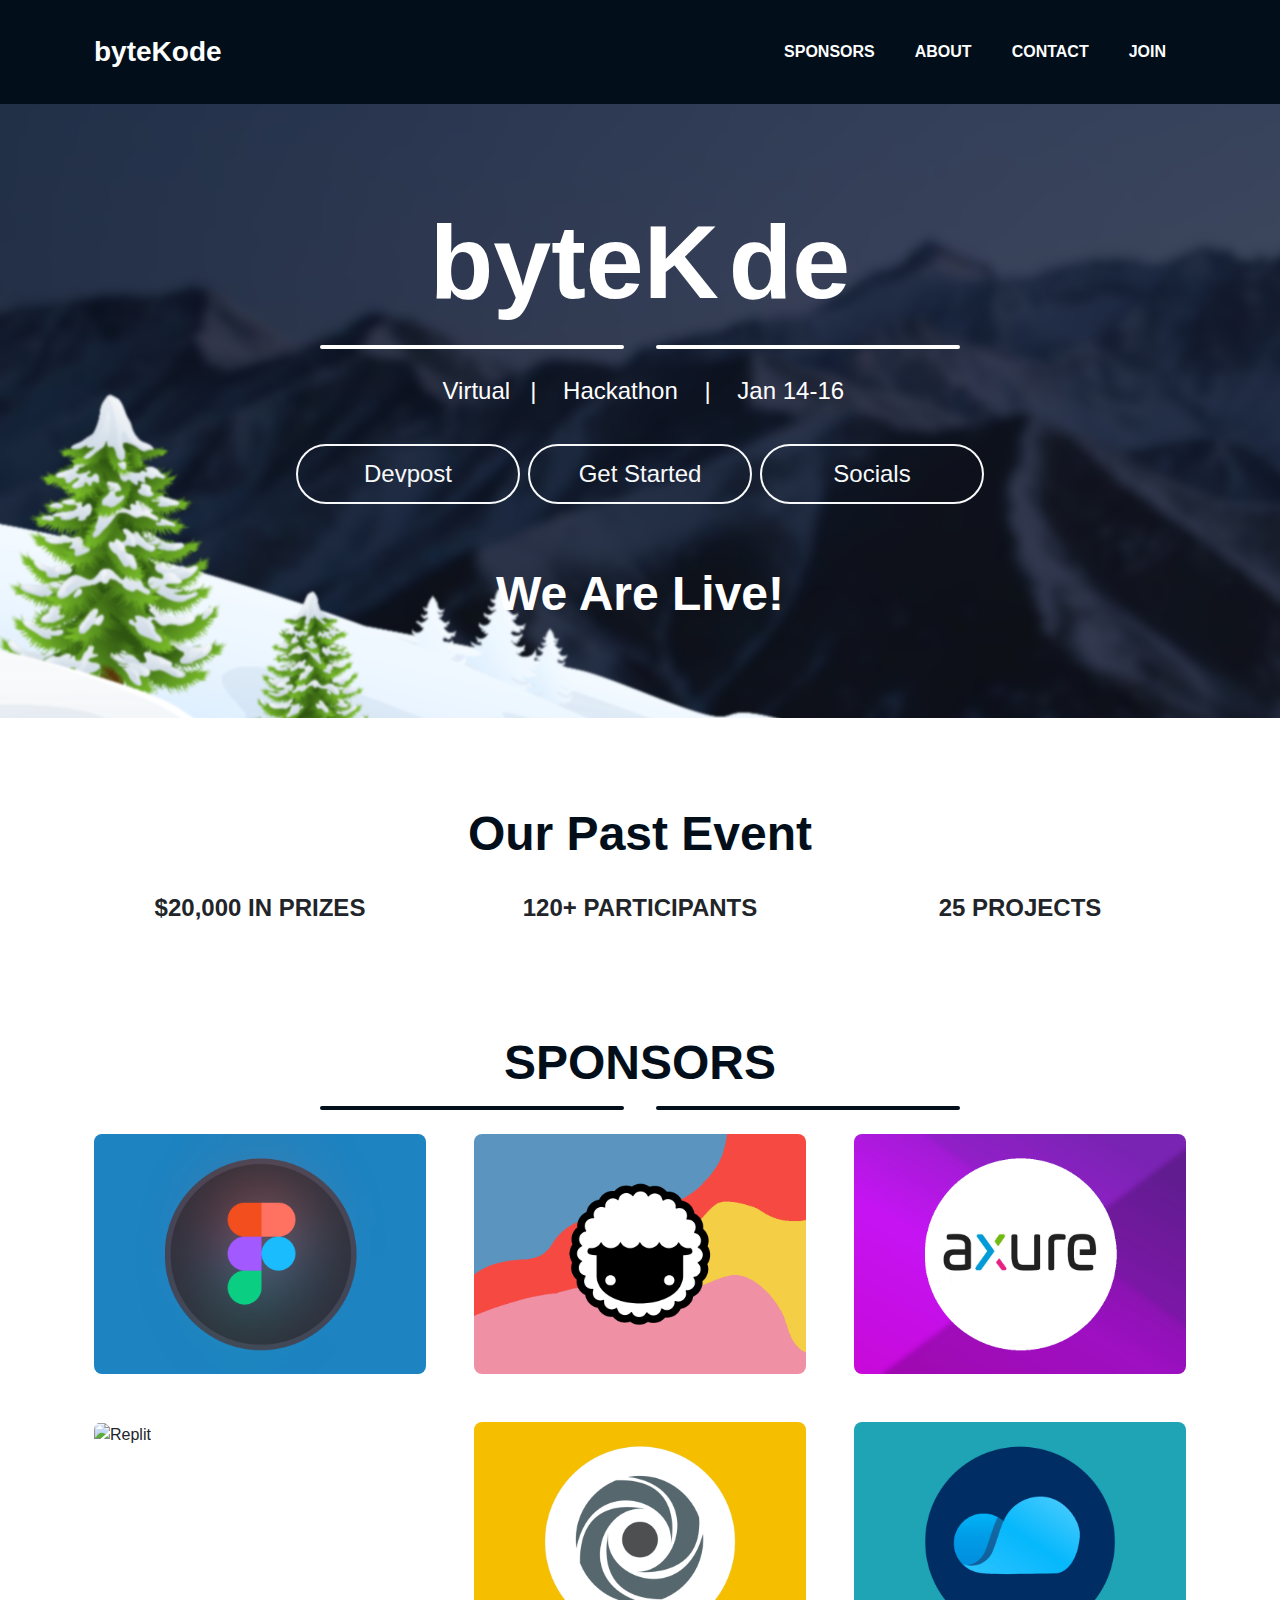
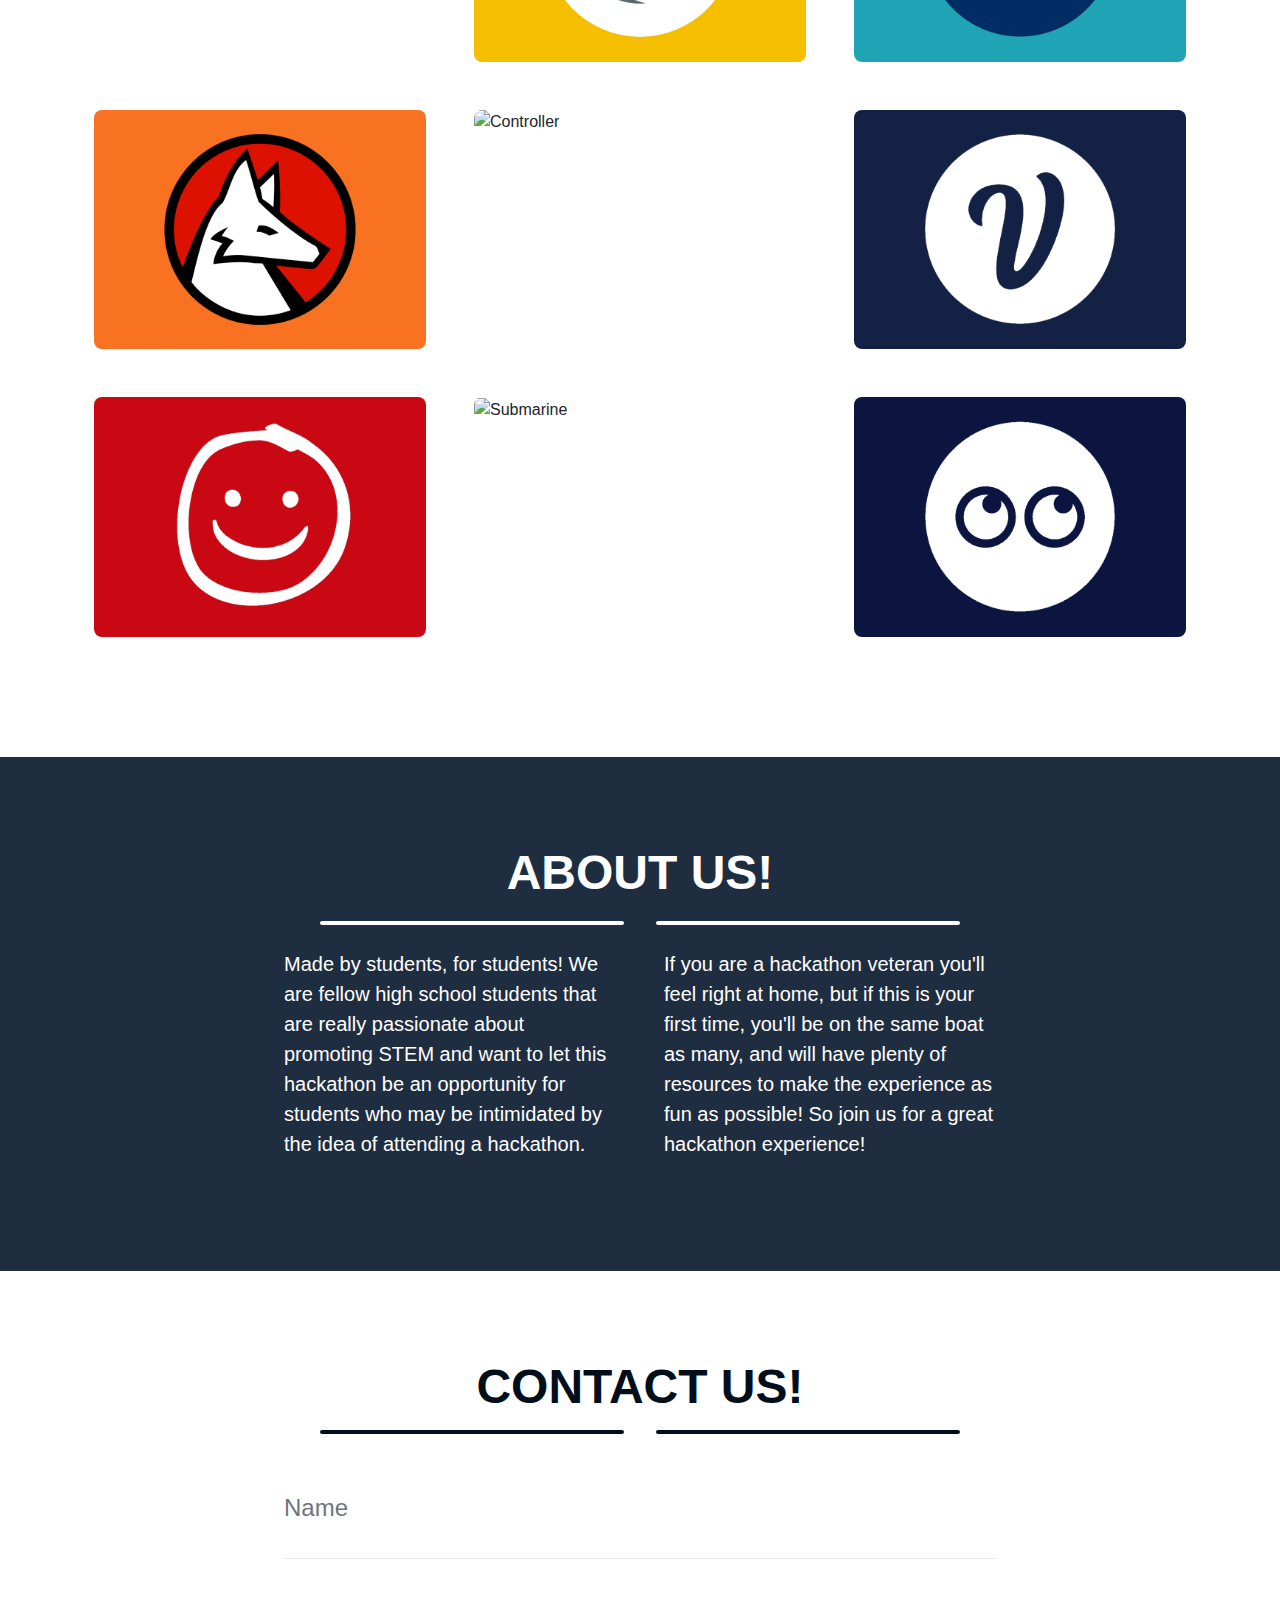
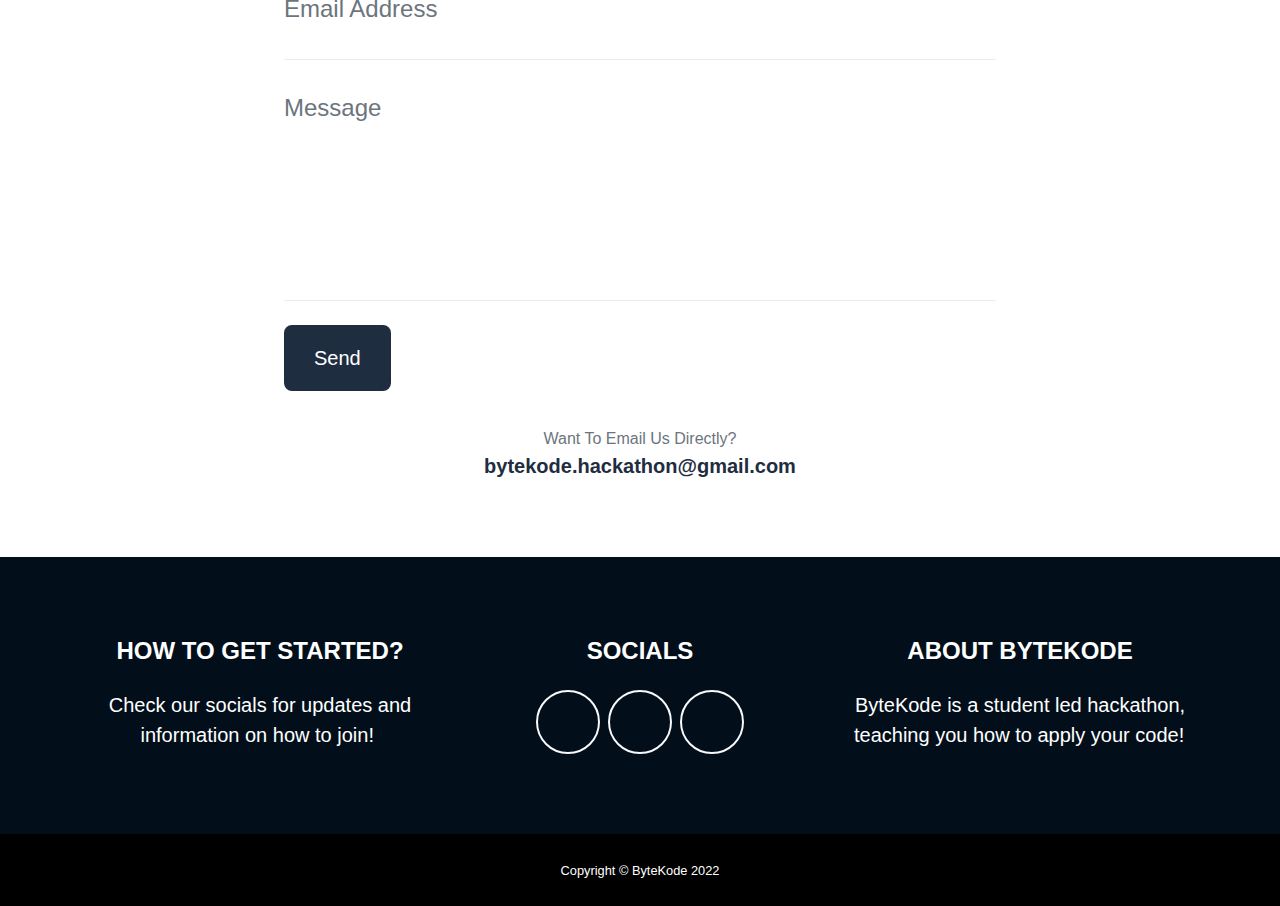
==== commit c1c5631b: "Update index.html" ====
--- a/index.html
+++ b/index.html
@@ -63,8 +63,13 @@
 
             <div class="container-calendar">
                 <div class="text-center">
+
+
                     
-                    <div class="countdown margin-top2 margin-bottom">
+                    <h2 class="page-section-heading text-white mb-0 d-inline-block margin-top title-font">We Are Live!</h2>
+
+                    
+                    <!-- <div class="countdown margin-top2 margin-bottom">
                         <div class="container-day">
                             <h1 class="day text-light">--</h1>
                             <h5 class="text-light">Days</h5>
@@ -82,7 +87,7 @@
                             <h5 class="text-light">Seconds</h5>
                         </div>
                     </div>
-                    
+                     -->
                 </div>
             </div>
         </header>
